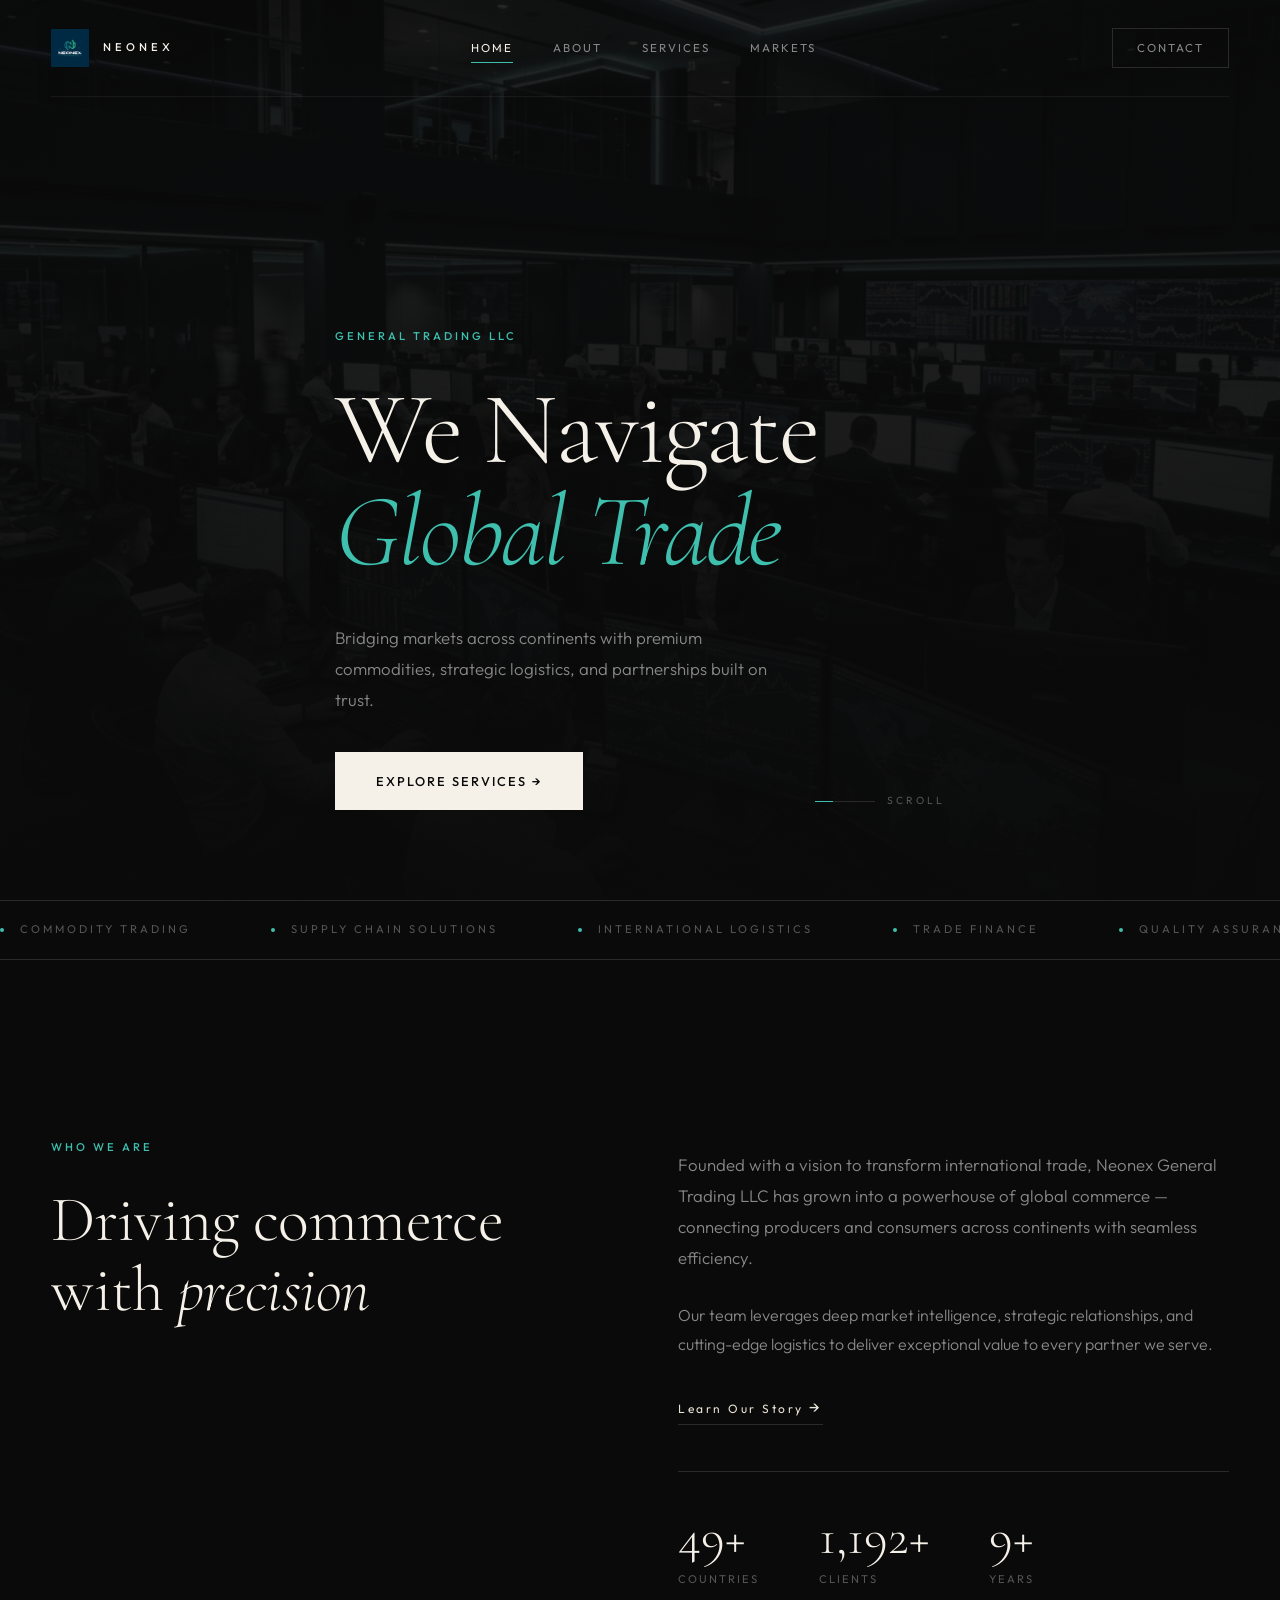
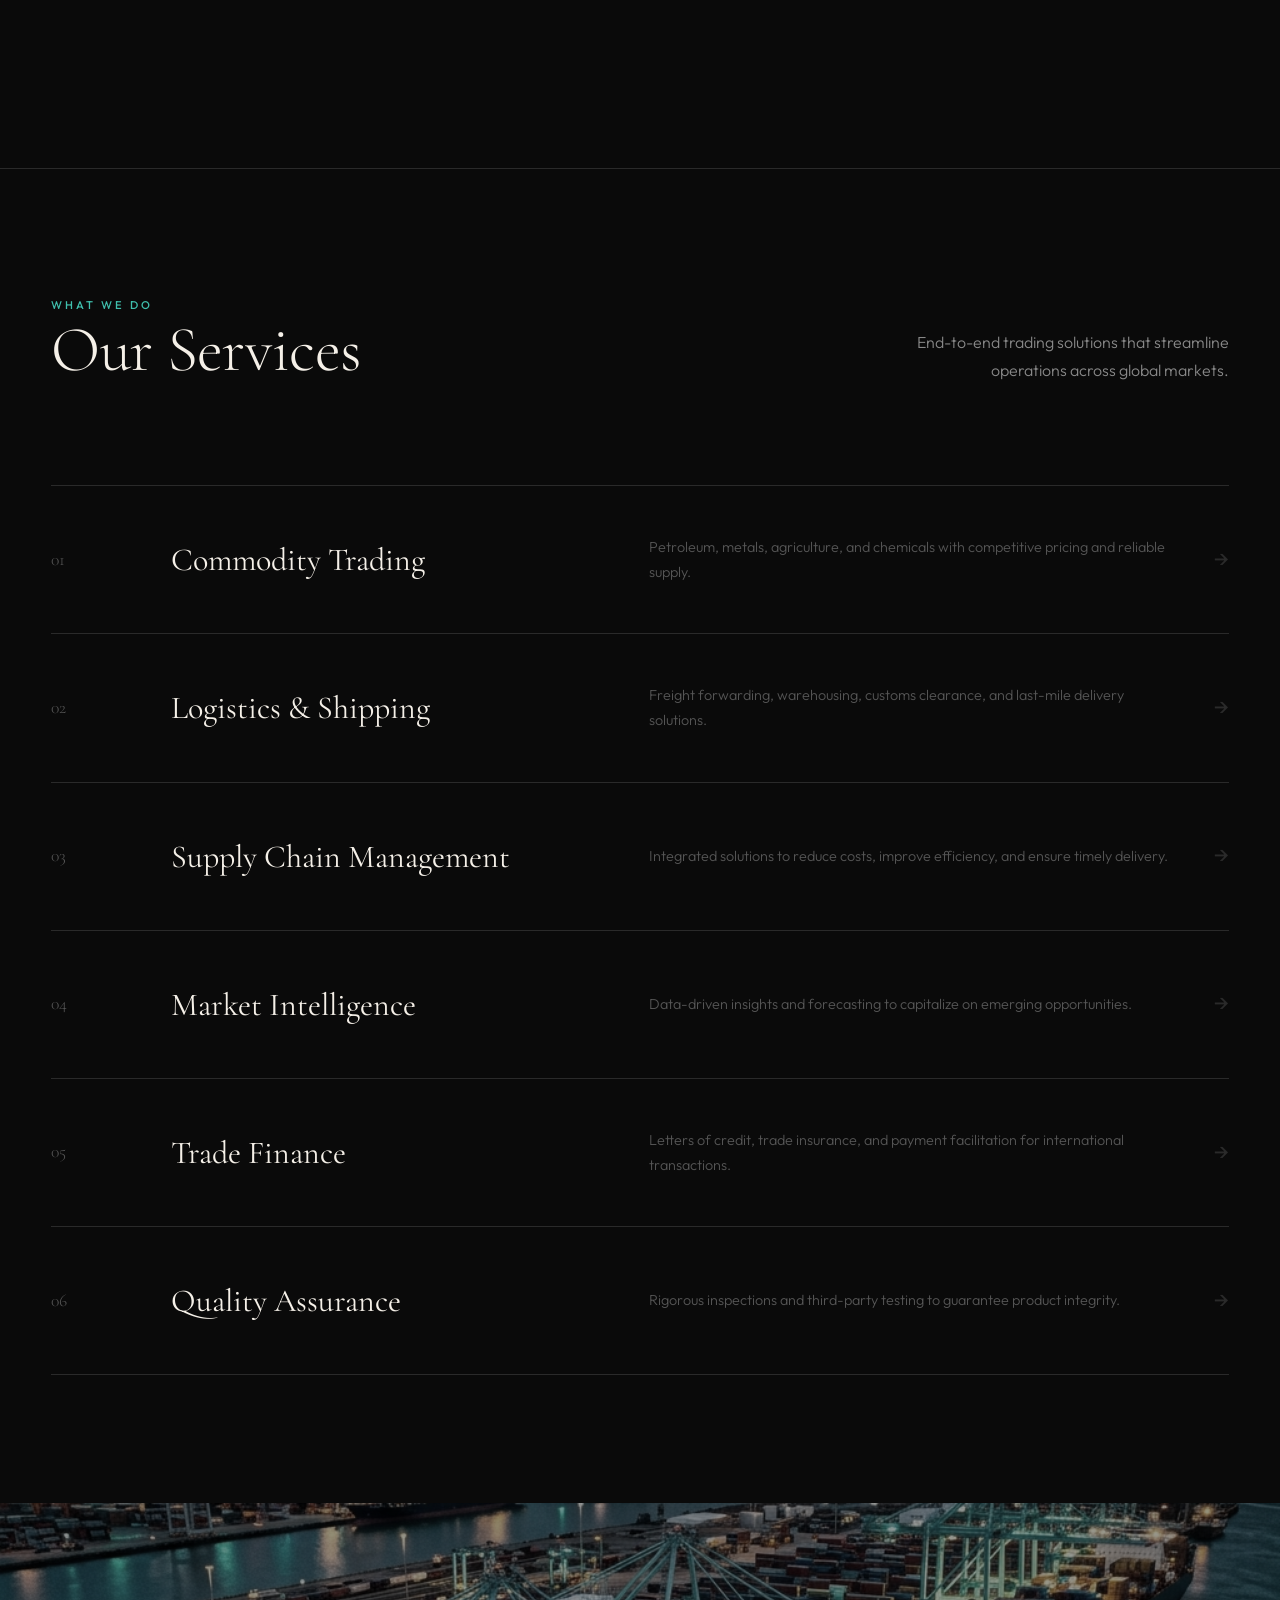
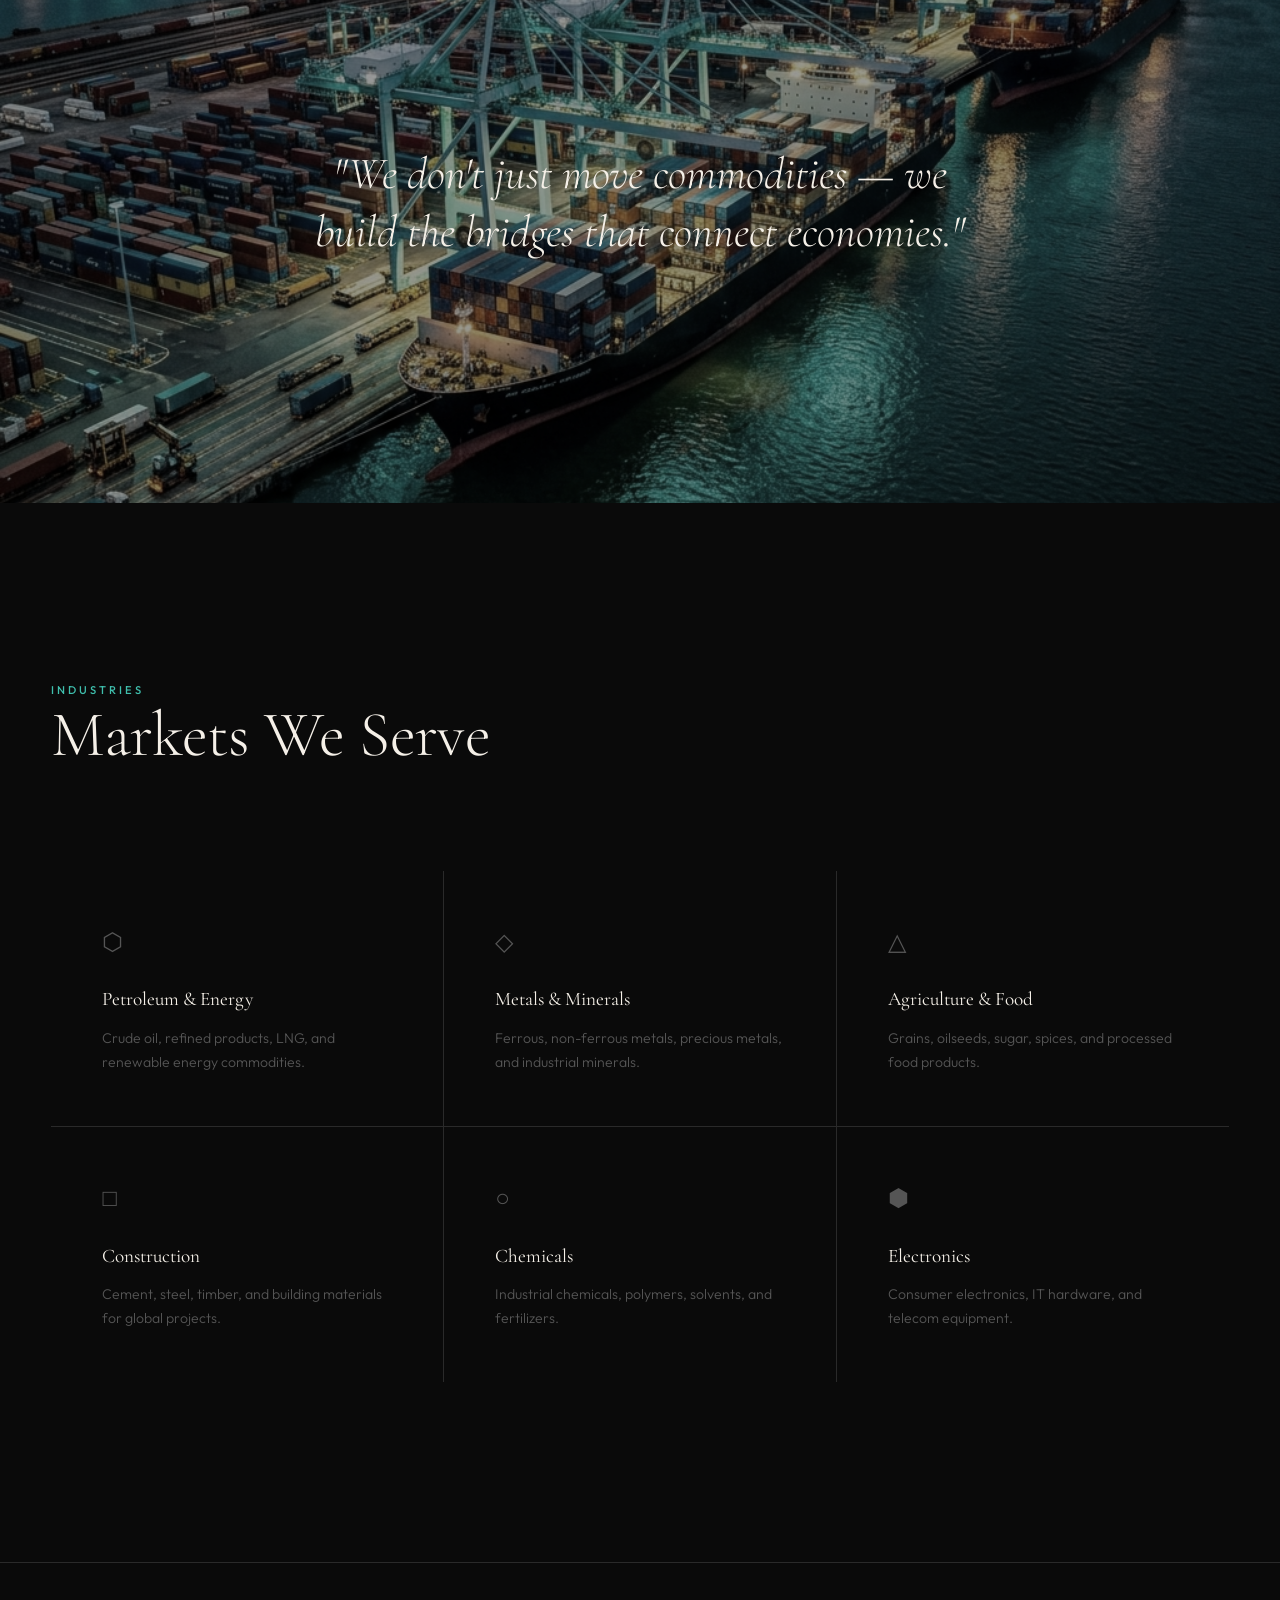
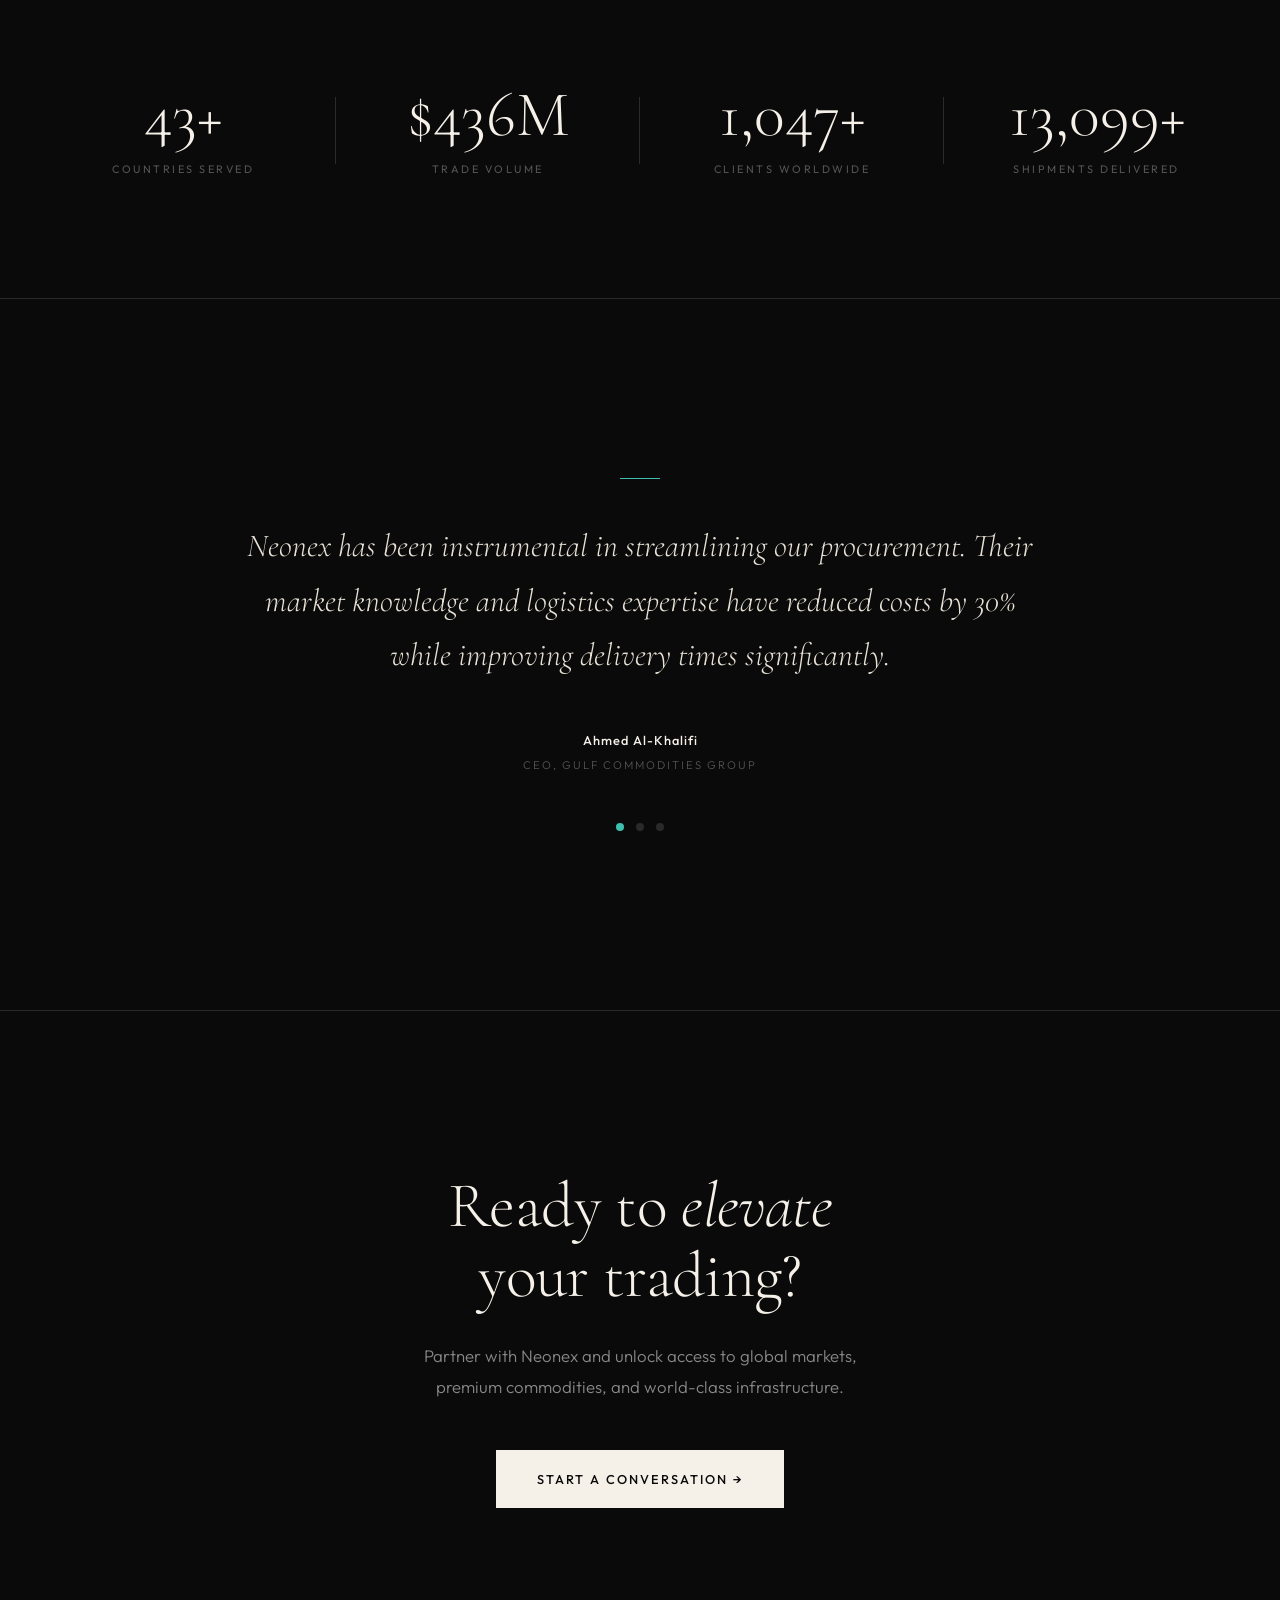
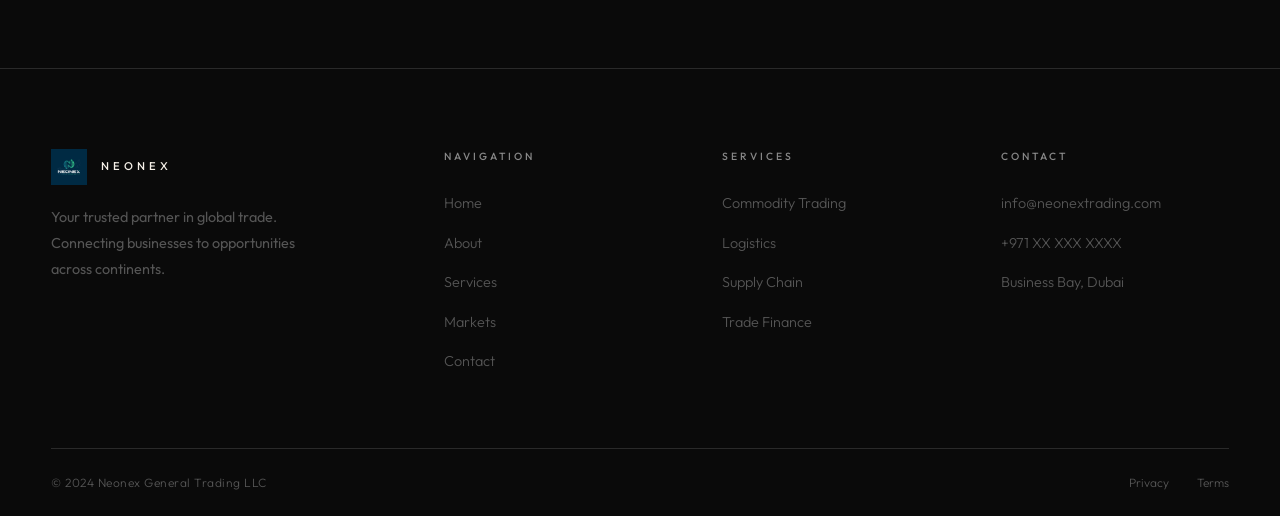
==== index.html @ 63f670ed "Initial commit" ====
<!DOCTYPE html>
<html lang="en">
<head>
  <meta charset="UTF-8">
  <meta name="viewport" content="width=device-width, initial-scale=1.0">
  <meta name="description" content="Neonex General Trading LLC — a trusted global trading partner specializing in commodities, logistics, and supply chain solutions across international markets.">
  <title>Neonex General Trading LLC</title>
  <link rel="icon" type="image/jpeg" href="logo_neonex.jpeg">
  <link rel="stylesheet" href="css/style.css">
</head>
<body>

  <!-- Navigation -->
  <nav class="nav">
    <div class="container">
      <div class="nav-inner">
        <a href="index.html" class="nav-logo">
          <img src="logo_neonex.jpeg" alt="Neonex">
          <span class="nav-logo-name">Neonex</span>
        </a>

        <div class="nav-links">
          <a href="index.html" class="active">Home</a>
          <a href="about.html">About</a>
          <a href="services.html">Services</a>
          <a href="markets.html">Markets</a>
        </div>

        <a href="contact.html" class="nav-contact">Contact</a>

        <button class="nav-toggle" aria-label="Menu">
          <span></span><span></span><span></span>
        </button>
      </div>
    </div>
  </nav>

  <!-- Hero -->
  <section class="hero">
    <div class="hero-bg">
      <img src="assets/about-trading.jpg" alt="">
    </div>
    <div class="hero-overlay"></div>

    <div class="container hero-content">
      <p class="label hero-label reveal">General Trading LLC</p>

      <h1 class="heading-xl hero-title reveal" data-delay="1">
        We Navigate<br><em>Global Trade</em>
      </h1>

      <div class="hero-bottom">
        <div class="hero-description reveal" data-delay="2">
          <p class="body-lg">Bridging markets across continents with premium commodities, strategic logistics, and partnerships built on trust.</p>
          <div style="margin-top: 36px;">
            <a href="services.html" class="btn btn-primary">Explore Services →</a>
          </div>
        </div>

        <div class="hero-scroll reveal" data-delay="3">
          <span class="scroll-line"></span>
          <span>Scroll</span>
        </div>
      </div>
    </div>
  </section>

  <!-- Marquee -->
  <div class="marquee">
    <div class="marquee-track">
      <span class="marquee-item">Commodity Trading</span>
      <span class="marquee-item">Supply Chain Solutions</span>
      <span class="marquee-item">International Logistics</span>
      <span class="marquee-item">Trade Finance</span>
      <span class="marquee-item">Quality Assurance</span>
      <span class="marquee-item">Market Intelligence</span>
      <span class="marquee-item">Strategic Sourcing</span>
      <span class="marquee-item">Risk Management</span>
      <span class="marquee-item">Commodity Trading</span>
      <span class="marquee-item">Supply Chain Solutions</span>
      <span class="marquee-item">International Logistics</span>
      <span class="marquee-item">Trade Finance</span>
      <span class="marquee-item">Quality Assurance</span>
      <span class="marquee-item">Market Intelligence</span>
      <span class="marquee-item">Strategic Sourcing</span>
      <span class="marquee-item">Risk Management</span>
    </div>
  </div>

  <!-- Intro -->
  <section class="intro">
    <div class="container">
      <div class="intro-grid">
        <div class="intro-left">
          <p class="label reveal">Who We Are</p>
          <h2 class="heading-lg reveal" data-delay="1">
            Driving commerce<br>with <em class="serif italic">precision</em>
          </h2>
        </div>

        <div class="intro-right">
          <p class="body-lg reveal">Founded with a vision to transform international trade, Neonex General Trading LLC has grown into a powerhouse of global commerce — connecting producers and consumers across continents with seamless efficiency.</p>

          <p class="body-md reveal" data-delay="1">Our team leverages deep market intelligence, strategic relationships, and cutting-edge logistics to deliver exceptional value to every partner we serve.</p>

          <div style="margin-top: 36px;" class="reveal" data-delay="2">
            <a href="about.html" class="btn-text">Learn Our Story <span class="arrow">→</span></a>
          </div>

          <div class="intro-stats reveal" data-delay="3">
            <div class="intro-stat">
              <div class="stat-num"><span data-count="50" data-suffix="+">0</span></div>
              <div class="stat-label">Countries</div>
            </div>
            <div class="intro-stat">
              <div class="stat-num"><span data-count="1200" data-suffix="+">0</span></div>
              <div class="stat-label">Clients</div>
            </div>
            <div class="intro-stat">
              <div class="stat-num"><span data-count="10" data-suffix="+">0</span></div>
              <div class="stat-label">Years</div>
            </div>
          </div>
        </div>
      </div>
    </div>
  </section>

  <!-- Services -->
  <section class="services">
    <div class="container">
      <div class="services-header">
        <div>
          <p class="label reveal">What We Do</p>
          <h2 class="heading-lg reveal" data-delay="1">Our Services</h2>
        </div>
        <div class="services-header-right">
          <p class="body-md reveal" data-delay="2">End-to-end trading solutions that streamline operations across global markets.</p>
        </div>
      </div>

      <div class="services-list">
        <div class="service-row reveal-line">
          <span class="service-num">01</span>
          <span class="service-name">Commodity Trading</span>
          <span class="service-desc">Petroleum, metals, agriculture, and chemicals with competitive pricing and reliable supply.</span>
          <span class="service-arrow">→</span>
        </div>
        <div class="service-row reveal-line" data-delay="1">
          <span class="service-num">02</span>
          <span class="service-name">Logistics & Shipping</span>
          <span class="service-desc">Freight forwarding, warehousing, customs clearance, and last-mile delivery solutions.</span>
          <span class="service-arrow">→</span>
        </div>
        <div class="service-row reveal-line" data-delay="2">
          <span class="service-num">03</span>
          <span class="service-name">Supply Chain Management</span>
          <span class="service-desc">Integrated solutions to reduce costs, improve efficiency, and ensure timely delivery.</span>
          <span class="service-arrow">→</span>
        </div>
        <div class="service-row reveal-line" data-delay="3">
          <span class="service-num">04</span>
          <span class="service-name">Market Intelligence</span>
          <span class="service-desc">Data-driven insights and forecasting to capitalize on emerging opportunities.</span>
          <span class="service-arrow">→</span>
        </div>
        <div class="service-row reveal-line" data-delay="4">
          <span class="service-num">05</span>
          <span class="service-name">Trade Finance</span>
          <span class="service-desc">Letters of credit, trade insurance, and payment facilitation for international transactions.</span>
          <span class="service-arrow">→</span>
        </div>
        <div class="service-row reveal-line" data-delay="5">
          <span class="service-num">06</span>
          <span class="service-name">Quality Assurance</span>
          <span class="service-desc">Rigorous inspections and third-party testing to guarantee product integrity.</span>
          <span class="service-arrow">→</span>
        </div>
      </div>
    </div>
  </section>

  <!-- Featured Break -->
  <div class="featured-break">
    <img src="assets/service-commodity.jpg" alt="Global Trading">
    <div class="featured-break-overlay">
      <p class="featured-break-text reveal">"We don't just move commodities — we build the bridges that connect economies."</p>
    </div>
  </div>

  <!-- Markets -->
  <section class="markets">
    <div class="container">
      <div class="markets-header">
        <p class="label reveal">Industries</p>
        <h2 class="heading-lg reveal" data-delay="1">Markets We Serve</h2>
      </div>

      <div class="markets-grid">
        <div class="market-cell reveal">
          <i class="market-cell-icon">⬡</i>
          <h3>Petroleum & Energy</h3>
          <p>Crude oil, refined products, LNG, and renewable energy commodities.</p>
        </div>
        <div class="market-cell reveal" data-delay="1">
          <i class="market-cell-icon">◇</i>
          <h3>Metals & Minerals</h3>
          <p>Ferrous, non-ferrous metals, precious metals, and industrial minerals.</p>
        </div>
        <div class="market-cell reveal" data-delay="2">
          <i class="market-cell-icon">△</i>
          <h3>Agriculture & Food</h3>
          <p>Grains, oilseeds, sugar, spices, and processed food products.</p>
        </div>
        <div class="market-cell reveal" data-delay="3">
          <i class="market-cell-icon">□</i>
          <h3>Construction</h3>
          <p>Cement, steel, timber, and building materials for global projects.</p>
        </div>
        <div class="market-cell reveal" data-delay="4">
          <i class="market-cell-icon">○</i>
          <h3>Chemicals</h3>
          <p>Industrial chemicals, polymers, solvents, and fertilizers.</p>
        </div>
        <div class="market-cell reveal" data-delay="5">
          <i class="market-cell-icon">⬢</i>
          <h3>Electronics</h3>
          <p>Consumer electronics, IT hardware, and telecom equipment.</p>
        </div>
      </div>
    </div>
  </section>

  <!-- Numbers -->
  <section class="numbers">
    <div class="container">
      <div class="numbers-grid">
        <div class="number-item reveal">
          <div class="number-value"><span data-count="50" data-suffix="+">0</span></div>
          <div class="number-label">Countries Served</div>
        </div>
        <div class="number-item reveal" data-delay="1">
          <div class="number-value"><span data-count="500" data-prefix="$" data-suffix="M">0</span></div>
          <div class="number-label">Trade Volume</div>
        </div>
        <div class="number-item reveal" data-delay="2">
          <div class="number-value"><span data-count="1200" data-suffix="+">0</span></div>
          <div class="number-label">Clients Worldwide</div>
        </div>
        <div class="number-item reveal" data-delay="3">
          <div class="number-value"><span data-count="15000" data-suffix="+">0</span></div>
          <div class="number-label">Shipments Delivered</div>
        </div>
      </div>
    </div>
  </section>

  <!-- Testimonial -->
  <section class="testimonial">
    <div class="container">
      <div class="testimonial-inner">
        <div style="position: relative; min-height: 200px;">
          <div class="testimonial-slide" style="opacity: 1; position: relative; visibility: visible;">
            <blockquote class="testimonial-quote reveal">
              Neonex has been instrumental in streamlining our procurement. Their market knowledge and logistics expertise have reduced costs by 30% while improving delivery times significantly.
            </blockquote>
            <p class="testimonial-author reveal" data-delay="1">Ahmed Al-Khalifi</p>
            <p class="testimonial-role reveal" data-delay="2">CEO, Gulf Commodities Group</p>
          </div>

          <div class="testimonial-slide" style="opacity: 0; position: absolute; top: 0; visibility: hidden;">
            <blockquote class="testimonial-quote">
              Working with Neonex has transformed our supply chain. Their transparency, professionalism, and commitment to quality are unmatched. A truly exceptional trading partner.
            </blockquote>
            <p class="testimonial-author">Sarah Petersen</p>
            <p class="testimonial-role">Director, Nordic Trade Solutions</p>
          </div>

          <div class="testimonial-slide" style="opacity: 0; position: absolute; top: 0; visibility: hidden;">
            <blockquote class="testimonial-quote">
              The team goes above and beyond. Their risk management strategies have given us confidence to expand into new markets we never thought possible.
            </blockquote>
            <p class="testimonial-author">Rajesh Jain</p>
            <p class="testimonial-role">Managing Director, Apex Minerals</p>
          </div>
        </div>

        <div class="testimonial-nav">
          <button class="testimonial-dot active" aria-label="Testimonial 1"></button>
          <button class="testimonial-dot" aria-label="Testimonial 2"></button>
          <button class="testimonial-dot" aria-label="Testimonial 3"></button>
        </div>
      </div>
    </div>
  </section>

  <!-- CTA -->
  <section class="cta">
    <div class="container">
      <h2 class="heading-lg cta-title reveal">Ready to <em class="serif italic">elevate</em><br>your trading?</h2>
      <p class="body-lg cta-sub reveal" data-delay="1">Partner with Neonex and unlock access to global markets, premium commodities, and world-class infrastructure.</p>
      <div class="reveal" data-delay="2">
        <a href="contact.html" class="btn btn-primary">Start a Conversation →</a>
      </div>
    </div>
  </section>

  <!-- Footer -->
  <footer class="footer">
    <div class="container">
      <div class="footer-top">
        <div class="footer-brand">
          <a href="index.html" class="nav-logo">
            <img src="logo_neonex.jpeg" alt="Neonex" style="height: 36px;">
            <span class="nav-logo-name">Neonex</span>
          </a>
          <p>Your trusted partner in global trade. Connecting businesses to opportunities across continents.</p>
        </div>
        <div class="footer-col">
          <h4>Navigation</h4>
          <ul>
            <li><a href="index.html">Home</a></li>
            <li><a href="about.html">About</a></li>
            <li><a href="services.html">Services</a></li>
            <li><a href="markets.html">Markets</a></li>
            <li><a href="contact.html">Contact</a></li>
          </ul>
        </div>
        <div class="footer-col">
          <h4>Services</h4>
          <ul>
            <li><a href="services.html">Commodity Trading</a></li>
            <li><a href="services.html">Logistics</a></li>
            <li><a href="services.html">Supply Chain</a></li>
            <li><a href="services.html">Trade Finance</a></li>
          </ul>
        </div>
        <div class="footer-col">
          <h4>Contact</h4>
          <ul>
            <li><a href="mailto:info@neonextrading.com">info@neonextrading.com</a></li>
            <li><a href="#">+971 XX XXX XXXX</a></li>
            <li><a href="#">Business Bay, Dubai</a></li>
          </ul>
        </div>
      </div>
      <div class="footer-bottom">
        <p>© 2024 Neonex General Trading LLC</p>
        <div class="footer-bottom-links">
          <a href="#">Privacy</a>
          <a href="#">Terms</a>
        </div>
      </div>
    </div>
  </footer>

  <button class="back-top" aria-label="Back to top">↑</button>
  <script src="js/main.js"></script>
</body>
</html>
---- css/style.css ----
/* =============================================
   NEONEX — Editorial Luxury Design System
   Minimal. Elegant. Intentional.
   ============================================= */

/* ---------- Fonts ---------- */
@import url('https://fonts.googleapis.com/css2?family=Cormorant+Garamond:ital,wght@0,300;0,400;0,500;0,600;0,700;1,300;1,400;1,500&family=Outfit:wght@100;200;300;400;500;600;700&display=swap');

/* ---------- Tokens ---------- */
:root {
  --black: #0a0a0a;
  --off-black: #141414;
  --charcoal: #1e1e1e;
  --dark-grey: #2a2a2a;
  --mid-grey: #555;
  --muted: #888;
  --light-grey: #aaa;
  --cream: #e8e2d6;
  --warm-white: #f5f0e8;
  --white: #fafaf7;
  --accent: #3fbfad;
  --accent-dim: rgba(63, 191, 173, 0.12);
  --accent-glow: rgba(63, 191, 173, 0.25);

  --serif: 'Cormorant Garamond', 'Georgia', serif;
  --sans: 'Outfit', 'Helvetica Neue', sans-serif;

  --ease: cubic-bezier(0.16, 1, 0.3, 1);
  --ease-out: cubic-bezier(0, 0, 0.2, 1);
}

/* ---------- Reset ---------- */
*, *::before, *::after { margin: 0; padding: 0; box-sizing: border-box; }

html {
  font-size: 16px;
  scroll-behavior: smooth;
  scrollbar-width: thin;
  scrollbar-color: var(--dark-grey) var(--black);
}

body {
  font-family: var(--sans);
  background: var(--black);
  color: var(--cream);
  line-height: 1.6;
  overflow-x: hidden;
  -webkit-font-smoothing: antialiased;
}

::selection {
  background: var(--accent);
  color: var(--black);
}

a { text-decoration: none; color: inherit; }
ul { list-style: none; }
img { max-width: 100%; display: block; }
button { border: none; background: none; cursor: pointer; color: inherit; font-family: inherit; }

/* ---------- Utility ---------- */
.container {
  max-width: 1340px;
  margin: 0 auto;
  padding: 0 clamp(24px, 4vw, 60px);
}

.container-narrow {
  max-width: 900px;
  margin: 0 auto;
  padding: 0 clamp(24px, 4vw, 60px);
}

.sr-only {
  position: absolute; width: 1px; height: 1px;
  padding: 0; margin: -1px; overflow: hidden;
  clip: rect(0,0,0,0); white-space: nowrap; border: 0;
}

/* ---------- Typography ---------- */
.serif { font-family: var(--serif); }
.sans { font-family: var(--sans); }

.heading-xl {
  font-family: var(--serif);
  font-size: clamp(3.2rem, 8vw, 7.5rem);
  font-weight: 300;
  line-height: 1.0;
  letter-spacing: -0.02em;
  color: var(--warm-white);
}

.heading-lg {
  font-family: var(--serif);
  font-size: clamp(2.4rem, 5vw, 4.5rem);
  font-weight: 300;
  line-height: 1.1;
  letter-spacing: -0.01em;
  color: var(--warm-white);
}

.heading-md {
  font-family: var(--serif);
  font-size: clamp(1.8rem, 3.5vw, 3rem);
  font-weight: 400;
  line-height: 1.2;
  color: var(--warm-white);
}

.heading-sm {
  font-family: var(--sans);
  font-size: clamp(1rem, 1.5vw, 1.25rem);
  font-weight: 500;
  line-height: 1.4;
  color: var(--warm-white);
}

.body-lg {
  font-size: clamp(1.05rem, 1.3vw, 1.2rem);
  font-weight: 300;
  line-height: 1.85;
  color: var(--muted);
}

.body-md {
  font-size: 1rem;
  font-weight: 300;
  line-height: 1.8;
  color: var(--muted);
}

.label {
  font-family: var(--sans);
  font-size: 0.7rem;
  font-weight: 500;
  letter-spacing: 3px;
  text-transform: uppercase;
  color: var(--accent);
}

.label-muted {
  font-family: var(--sans);
  font-size: 0.7rem;
  font-weight: 400;
  letter-spacing: 3px;
  text-transform: uppercase;
  color: var(--mid-grey);
}

.accent-text { color: var(--accent); }
.italic { font-style: italic; }

/* ---------- Dividers ---------- */
.divider {
  width: 100%;
  height: 1px;
  background: var(--dark-grey);
}

.divider-accent {
  width: 40px;
  height: 1px;
  background: var(--accent);
}

/* ---------- Buttons ---------- */
.btn {
  display: inline-flex;
  align-items: center;
  gap: 14px;
  font-family: var(--sans);
  font-size: 0.8rem;
  font-weight: 500;
  letter-spacing: 2px;
  text-transform: uppercase;
  padding: 18px 40px;
  border-radius: 0;
  cursor: pointer;
  transition: all 0.5s var(--ease);
  position: relative;
}

.btn-primary {
  background: var(--warm-white);
  color: var(--black);
  border: 1px solid var(--warm-white);
}

.btn-primary:hover {
  background: var(--accent);
  color: var(--black);
  border-color: var(--accent);
}

.btn-ghost {
  background: transparent;
  color: var(--cream);
  border: 1px solid var(--dark-grey);
  padding: 16px 36px;
}

.btn-ghost:hover {
  border-color: var(--accent);
  color: var(--accent);
}

.btn-text {
  background: none;
  color: var(--cream);
  padding: 0;
  gap: 10px;
  font-size: 0.75rem;
  letter-spacing: 2.5px;
  border-bottom: 1px solid var(--dark-grey);
  padding-bottom: 8px;
  border-radius: 0;
}

.btn-text:hover {
  border-bottom-color: var(--accent);
  color: var(--accent);
}

.btn-text .arrow {
  transition: transform 0.4s var(--ease);
  font-size: 1rem;
}

.btn-text:hover .arrow {
  transform: translateX(6px);
}

/* ---------- NAVIGATION ---------- */
.nav {
  position: fixed;
  top: 0;
  left: 0;
  width: 100%;
  z-index: 100;
  padding: 0;
  transition: background 0.5s var(--ease), padding 0.5s var(--ease);
}

.nav.scrolled {
  background: rgba(10, 10, 10, 0.92);
  backdrop-filter: blur(30px);
  -webkit-backdrop-filter: blur(30px);
}

.nav-inner {
  display: flex;
  align-items: center;
  justify-content: space-between;
  padding: 28px 0;
  border-bottom: 1px solid rgba(255,255,255,0.06);
  transition: padding 0.5s var(--ease);
}

.nav.scrolled .nav-inner {
  padding: 18px 0;
  border-bottom-color: transparent;
}

.nav-logo {
  display: flex;
  align-items: center;
  gap: 14px;
}

.nav-logo img {
  height: 38px;
  width: auto;
}

.nav-logo-name {
  font-family: var(--sans);
  font-size: 0.7rem;
  font-weight: 500;
  letter-spacing: 4px;
  text-transform: uppercase;
  color: var(--warm-white);
}

.nav-links {
  display: flex;
  align-items: center;
  gap: 40px;
}

.nav-links a {
  font-family: var(--sans);
  font-size: 0.72rem;
  font-weight: 400;
  letter-spacing: 2px;
  text-transform: uppercase;
  color: var(--muted);
  transition: color 0.3s ease;
  position: relative;
}

.nav-links a:hover,
.nav-links a.active {
  color: var(--warm-white);
}

.nav-links a.active::after {
  content: '';
  position: absolute;
  bottom: -6px;
  left: 0;
  width: 100%;
  height: 1px;
  background: var(--accent);
}

.nav-contact {
  font-family: var(--sans);
  font-size: 0.72rem;
  font-weight: 400;
  letter-spacing: 2px;
  text-transform: uppercase;
  color: var(--muted);
  transition: color 0.3s ease;
  border: 1px solid var(--dark-grey);
  padding: 10px 24px;
}

.nav-contact:hover {
  color: var(--warm-white);
  border-color: var(--accent);
}

/* Mobile Nav */
.nav-toggle {
  display: none;
  flex-direction: column;
  gap: 7px;
  cursor: pointer;
  z-index: 101;
  padding: 4px;
}

.nav-toggle span {
  width: 24px;
  height: 1px;
  background: var(--cream);
  transition: all 0.4s var(--ease);
  transform-origin: center;
}

.nav-toggle.open span:nth-child(1) { transform: rotate(45deg) translate(5px, 5px); }
.nav-toggle.open span:nth-child(2) { opacity: 0; }
.nav-toggle.open span:nth-child(3) { transform: rotate(-45deg) translate(5px, -5px); }

/* ---------- HERO ---------- */
.hero {
  min-height: 100vh;
  display: flex;
  flex-direction: column;
  justify-content: flex-end;
  padding: 0 0 clamp(60px, 10vh, 120px);
  position: relative;
  overflow: hidden;
}

.hero-bg {
  position: absolute;
  inset: 0;
  z-index: 0;
}

.hero-bg img {
  width: 100%;
  height: 100%;
  object-fit: cover;
  opacity: 0.2;
  filter: saturate(0.3);
}

.hero-overlay {
  position: absolute;
  inset: 0;
  background: linear-gradient(180deg,
    rgba(10,10,10,0.4) 0%,
    rgba(10,10,10,0.6) 40%,
    rgba(10,10,10,0.95) 100%
  );
  z-index: 1;
}

.hero-content {
  position: relative;
  z-index: 2;
}

.hero-label {
  margin-bottom: 32px;
}

.hero-title {
  margin-bottom: 40px;
}

.hero-title em {
  font-style: italic;
  font-weight: 300;
  color: var(--accent);
}

.hero-bottom {
  display: flex;
  align-items: flex-end;
  justify-content: space-between;
  gap: 40px;
  margin-top: 20px;
}

.hero-description {
  max-width: 440px;
}

.hero-scroll {
  display: flex;
  align-items: center;
  gap: 12px;
  color: var(--mid-grey);
  font-size: 0.65rem;
  letter-spacing: 3px;
  text-transform: uppercase;
}

.scroll-line {
  width: 60px;
  height: 1px;
  background: var(--dark-grey);
  position: relative;
  overflow: hidden;
}

.scroll-line::after {
  content: '';
  position: absolute;
  left: 0;
  top: 0;
  width: 30%;
  height: 100%;
  background: var(--accent);
  animation: scroll-pulse 2s ease-in-out infinite;
}

@keyframes scroll-pulse {
  0% { left: -30%; }
  100% { left: 100%; }
}

/* ---------- MARQUEE ---------- */
.marquee {
  padding: 20px 0;
  border-top: 1px solid var(--dark-grey);
  border-bottom: 1px solid var(--dark-grey);
  overflow: hidden;
  background: var(--black);
}

.marquee-track {
  display: flex;
  gap: 80px;
  animation: marquee 35s linear infinite;
  white-space: nowrap;
}

.marquee-item {
  font-family: var(--sans);
  font-size: 0.7rem;
  font-weight: 400;
  letter-spacing: 3px;
  text-transform: uppercase;
  color: var(--mid-grey);
  display: flex;
  align-items: center;
  gap: 16px;
  flex-shrink: 0;
}

.marquee-item::before {
  content: '';
  width: 4px;
  height: 4px;
  border-radius: 50%;
  background: var(--accent);
  flex-shrink: 0;
}

@keyframes marquee {
  from { transform: translateX(0); }
  to { transform: translateX(-50%); }
}

/* ---------- INTRO / ABOUT ---------- */
.intro {
  padding: clamp(100px, 14vw, 180px) 0;
}

.intro-grid {
  display: grid;
  grid-template-columns: 1fr 1fr;
  gap: clamp(40px, 6vw, 100px);
  align-items: start;
}

.intro-left .label {
  margin-bottom: 28px;
}

.intro-right {
  padding-top: 10px;
}

.intro-right p {
  margin-bottom: 28px;
}

.intro-stats {
  display: flex;
  gap: 60px;
  margin-top: 50px;
  padding-top: 40px;
  border-top: 1px solid var(--dark-grey);
}

.intro-stat .stat-num {
  font-family: var(--serif);
  font-size: clamp(2.4rem, 4vw, 3.6rem);
  font-weight: 300;
  color: var(--warm-white);
  line-height: 1;
  margin-bottom: 8px;
}

.intro-stat .stat-label {
  font-size: 0.7rem;
  font-weight: 400;
  letter-spacing: 2px;
  text-transform: uppercase;
  color: var(--mid-grey);
}

/* ---------- SERVICES ---------- */
.services {
  padding: clamp(80px, 10vw, 140px) 0;
  border-top: 1px solid var(--dark-grey);
}

.services-header {
  display: flex;
  justify-content: space-between;
  align-items: flex-end;
  margin-bottom: clamp(60px, 8vw, 100px);
  gap: 40px;
}

.services-header-right {
  max-width: 360px;
  text-align: right;
}

.services-list {
  display: flex;
  flex-direction: column;
}

.service-row {
  display: grid;
  grid-template-columns: 80px 1fr 1.2fr auto;
  gap: 40px;
  align-items: center;
  padding: clamp(30px, 4vw, 48px) 0;
  border-top: 1px solid var(--dark-grey);
  cursor: default;
  transition: all 0.5s var(--ease);
}

.service-row:last-child {
  border-bottom: 1px solid var(--dark-grey);
}

.service-row:hover {
  padding-left: 20px;
}

.service-row:hover .service-num {
  color: var(--accent);
}

.service-num {
  font-family: var(--serif);
  font-size: 1.1rem;
  font-weight: 300;
  color: var(--mid-grey);
  transition: color 0.5s var(--ease);
}

.service-name {
  font-family: var(--serif);
  font-size: clamp(1.4rem, 2.5vw, 2rem);
  font-weight: 400;
  color: var(--warm-white);
  transition: color 0.5s var(--ease);
}

.service-row:hover .service-name {
  color: var(--accent);
}

.service-desc {
  font-size: 0.9rem;
  font-weight: 300;
  color: var(--mid-grey);
  line-height: 1.7;
}

.service-arrow {
  font-size: 1.4rem;
  color: var(--dark-grey);
  transition: all 0.5s var(--ease);
}

.service-row:hover .service-arrow {
  color: var(--accent);
  transform: translateX(8px);
}

/* ---------- FEATURED IMAGE BREAK ---------- */
.featured-break {
  position: relative;
  height: clamp(400px, 50vw, 600px);
  overflow: hidden;
}

.featured-break img {
  width: 100%;
  height: 100%;
  object-fit: cover;
  filter: saturate(0.5) brightness(0.6);
}

.featured-break-overlay {
  position: absolute;
  inset: 0;
  display: flex;
  align-items: center;
  justify-content: center;
  text-align: center;
  padding: 40px;
}

.featured-break-text {
  font-family: var(--serif);
  font-size: clamp(1.6rem, 3.5vw, 3rem);
  font-weight: 300;
  color: var(--warm-white);
  max-width: 700px;
  line-height: 1.3;
  font-style: italic;
}

/* ---------- MARKETS ---------- */
.markets {
  padding: clamp(100px, 14vw, 180px) 0;
}

.markets-header {
  margin-bottom: clamp(60px, 8vw, 100px);
}

.markets-grid {
  display: grid;
  grid-template-columns: repeat(3, 1fr);
  gap: 1px;
  background: var(--dark-grey);
}

.market-cell {
  background: var(--black);
  padding: clamp(36px, 4vw, 56px);
  transition: all 0.6s var(--ease);
  position: relative;
}

.market-cell:hover {
  background: var(--off-black);
}

.market-cell:hover .market-cell-icon {
  color: var(--accent);
}

.market-cell-icon {
  font-size: 1.5rem;
  margin-bottom: 24px;
  color: var(--mid-grey);
  transition: color 0.5s var(--ease);
  display: block;
  font-style: normal;
}

.market-cell h3 {
  font-family: var(--serif);
  font-size: clamp(1.1rem, 1.5vw, 1.4rem);
  font-weight: 400;
  color: var(--warm-white);
  margin-bottom: 12px;
}

.market-cell p {
  font-size: 0.88rem;
  font-weight: 300;
  color: var(--mid-grey);
  line-height: 1.7;
}

/* ---------- NUMBERS / STATS ---------- */
.numbers {
  padding: clamp(80px, 10vw, 120px) 0;
  border-top: 1px solid var(--dark-grey);
  border-bottom: 1px solid var(--dark-grey);
}

.numbers-grid {
  display: grid;
  grid-template-columns: repeat(4, 1fr);
  gap: 40px;
}

.number-item {
  text-align: center;
  position: relative;
}

.number-item:not(:last-child)::after {
  content: '';
  position: absolute;
  right: -20px;
  top: 15%;
  height: 70%;
  width: 1px;
  background: var(--dark-grey);
}

.number-value {
  font-family: var(--serif);
  font-size: clamp(3rem, 5vw, 4.5rem);
  font-weight: 300;
  color: var(--warm-white);
  line-height: 1;
  margin-bottom: 14px;
}

.number-label {
  font-size: 0.68rem;
  font-weight: 400;
  letter-spacing: 2.5px;
  text-transform: uppercase;
  color: var(--mid-grey);
}

/* ---------- TESTIMONIAL ---------- */
.testimonial {
  padding: clamp(100px, 14vw, 180px) 0;
}

.testimonial-inner {
  max-width: 800px;
  margin: 0 auto;
  text-align: center;
}

.testimonial-quote {
  font-family: var(--serif);
  font-size: clamp(1.4rem, 2.5vw, 2rem);
  font-weight: 300;
  font-style: italic;
  color: var(--cream);
  line-height: 1.7;
  margin-bottom: 48px;
  position: relative;
}

.testimonial-quote::before {
  content: '';
  display: block;
  width: 40px;
  height: 1px;
  background: var(--accent);
  margin: 0 auto 40px;
}

.testimonial-author {
  font-family: var(--sans);
  font-size: 0.8rem;
  font-weight: 500;
  color: var(--warm-white);
  letter-spacing: 1px;
  margin-bottom: 6px;
}

.testimonial-role {
  font-size: 0.7rem;
  font-weight: 300;
  letter-spacing: 2px;
  text-transform: uppercase;
  color: var(--mid-grey);
}

.testimonial-nav {
  display: flex;
  justify-content: center;
  gap: 12px;
  margin-top: 48px;
}

.testimonial-dot {
  width: 8px;
  height: 8px;
  border-radius: 50%;
  background: var(--dark-grey);
  border: none;
  cursor: pointer;
  transition: all 0.3s ease;
  padding: 0;
}

.testimonial-dot.active {
  background: var(--accent);
}

/* ---------- CTA ---------- */
.cta {
  padding: clamp(100px, 14vw, 160px) 0;
  border-top: 1px solid var(--dark-grey);
  text-align: center;
}

.cta-title {
  margin-bottom: 28px;
}

.cta-sub {
  max-width: 480px;
  margin: 0 auto 48px;
}

/* ---------- FOOTER ---------- */
.footer {
  border-top: 1px solid var(--dark-grey);
  padding: 80px 0 0;
}

.footer-top {
  display: grid;
  grid-template-columns: 1.5fr 1fr 1fr 1fr;
  gap: clamp(32px, 4vw, 60px);
  padding-bottom: 60px;
}

.footer-brand p {
  font-size: 0.9rem;
  color: var(--mid-grey);
  line-height: 1.8;
  margin-top: 20px;
  max-width: 280px;
}

.footer-col h4 {
  font-family: var(--sans);
  font-size: 0.65rem;
  font-weight: 500;
  letter-spacing: 3px;
  text-transform: uppercase;
  color: var(--muted);
  margin-bottom: 24px;
}

.footer-col li {
  margin-bottom: 14px;
}

.footer-col a {
  font-size: 0.9rem;
  font-weight: 300;
  color: var(--mid-grey);
  transition: color 0.3s ease;
}

.footer-col a:hover {
  color: var(--accent);
}

.footer-bottom {
  display: flex;
  justify-content: space-between;
  align-items: center;
  padding: 24px 0;
  border-top: 1px solid var(--dark-grey);
  flex-wrap: wrap;
  gap: 16px;
}

.footer-bottom p {
  font-size: 0.75rem;
  color: var(--mid-grey);
  font-weight: 300;
  letter-spacing: 0.5px;
}

.footer-bottom-links {
  display: flex;
  gap: 28px;
}

.footer-bottom-links a {
  font-size: 0.75rem;
  color: var(--mid-grey);
  font-weight: 300;
}

.footer-bottom-links a:hover {
  color: var(--accent);
}

/* ---------- PAGE HEADER (Inner pages) ---------- */
.page-header {
  padding: clamp(140px, 18vw, 220px) 0 clamp(60px, 8vw, 100px);
  position: relative;
}

.page-header .breadcrumb {
  font-size: 0.7rem;
  font-weight: 400;
  letter-spacing: 2px;
  text-transform: uppercase;
  color: var(--mid-grey);
  margin-bottom: 32px;
  display: flex;
  gap: 10px;
}

.page-header .breadcrumb a {
  color: var(--mid-grey);
  transition: color 0.3s ease;
}

.page-header .breadcrumb a:hover { color: var(--accent); }

.page-header .breadcrumb .sep { color: var(--dark-grey); }
.page-header .breadcrumb .current { color: var(--cream); }

.page-header-desc {
  max-width: 520px;
  margin-top: 24px;
}

/* ---------- ABOUT: Split Content ---------- */
.split {
  padding: clamp(80px, 10vw, 140px) 0;
  border-top: 1px solid var(--dark-grey);
}

.split-grid {
  display: grid;
  grid-template-columns: 1fr 1fr;
  gap: clamp(60px, 8vw, 120px);
  align-items: center;
}

.split-image {
  position: relative;
  overflow: hidden;
}

.split-image img {
  width: 100%;
  height: clamp(350px, 40vw, 500px);
  object-fit: cover;
  filter: saturate(0.6);
  transition: filter 0.6s var(--ease), transform 0.6s var(--ease);
}

.split-image:hover img {
  filter: saturate(0.9);
  transform: scale(1.02);
}

.split-content .label {
  margin-bottom: 24px;
}

.split-content h2 {
  margin-bottom: 28px;
}

.split-content p {
  margin-bottom: 20px;
}

/* ---------- TIMELINE ---------- */
.timeline-section {
  padding: clamp(80px, 10vw, 140px) 0;
  border-top: 1px solid var(--dark-grey);
}

.timeline {
  max-width: 700px;
  margin: clamp(50px, 6vw, 80px) auto 0;
}

.timeline-item {
  display: grid;
  grid-template-columns: 80px 1fr;
  gap: 32px;
  padding: 32px 0;
  border-top: 1px solid var(--dark-grey);
}

.timeline-year {
  font-family: var(--serif);
  font-size: 1.1rem;
  font-weight: 300;
  color: var(--accent);
}

.timeline-content h3 {
  font-family: var(--serif);
  font-size: 1.2rem;
  font-weight: 400;
  color: var(--warm-white);
  margin-bottom: 8px;
}

.timeline-content p {
  font-size: 0.9rem;
  color: var(--mid-grey);
  line-height: 1.7;
}

/* ---------- TEAM ---------- */
.team {
  padding: clamp(80px, 10vw, 140px) 0;
  border-top: 1px solid var(--dark-grey);
}

.team-grid {
  display: grid;
  grid-template-columns: repeat(3, 1fr);
  gap: 1px;
  background: var(--dark-grey);
  margin-top: clamp(50px, 6vw, 80px);
}

.team-member {
  background: var(--black);
  padding: clamp(24px, 3vw, 40px);
  text-align: center;
  transition: background 0.5s var(--ease);
}

.team-member:hover {
  background: var(--off-black);
}

.team-photo {
  width: 100%;
  aspect-ratio: 3/4;
  object-fit: cover;
  filter: saturate(0) brightness(0.8);
  transition: filter 0.6s var(--ease);
  margin-bottom: 24px;
}

.team-member:hover .team-photo {
  filter: saturate(0.4) brightness(0.9);
}

.team-member h3 {
  font-family: var(--serif);
  font-size: 1.15rem;
  font-weight: 400;
  color: var(--warm-white);
  margin-bottom: 6px;
}

.team-member p {
  font-size: 0.7rem;
  letter-spacing: 2px;
  text-transform: uppercase;
  color: var(--mid-grey);
  font-weight: 400;
}

/* ---------- VALUES ---------- */
.values {
  padding: clamp(80px, 10vw, 140px) 0;
  border-top: 1px solid var(--dark-grey);
}

.values-grid {
  display: grid;
  grid-template-columns: repeat(4, 1fr);
  gap: 1px;
  background: var(--dark-grey);
  margin-top: clamp(50px, 6vw, 80px);
}

.value-item {
  background: var(--black);
  padding: clamp(36px, 4vw, 56px);
}

.value-num {
  font-family: var(--serif);
  font-size: 2rem;
  font-weight: 300;
  color: var(--dark-grey);
  margin-bottom: 20px;
}

.value-item h3 {
  font-family: var(--serif);
  font-size: 1.2rem;
  font-weight: 400;
  color: var(--warm-white);
  margin-bottom: 12px;
}

.value-item p {
  font-size: 0.88rem;
  color: var(--mid-grey);
  line-height: 1.7;
}

/* ---------- SERVICE DETAILS ---------- */
.service-detail {
  padding: clamp(60px, 6vw, 80px) 0;
  border-top: 1px solid var(--dark-grey);
}

.service-detail-grid {
  display: grid;
  grid-template-columns: 1fr 1fr;
  gap: clamp(40px, 6vw, 100px);
  align-items: center;
}

.service-detail:nth-child(even) .service-detail-grid {
  direction: rtl;
}

.service-detail:nth-child(even) .service-detail-grid > * {
  direction: ltr;
}

.service-detail-image {
  overflow: hidden;
}

.service-detail-image img {
  width: 100%;
  height: clamp(300px, 30vw, 420px);
  object-fit: cover;
  filter: saturate(0.5);
  transition: all 0.6s var(--ease);
}

.service-detail-image:hover img {
  filter: saturate(0.8);
  transform: scale(1.02);
}

.service-detail-num {
  font-family: var(--serif);
  font-size: 4rem;
  font-weight: 300;
  color: var(--charcoal);
  line-height: 1;
  margin-bottom: 20px;
}

.service-detail-content h3 {
  font-family: var(--serif);
  font-size: clamp(1.5rem, 2.5vw, 2rem);
  font-weight: 400;
  color: var(--warm-white);
  margin-bottom: 16px;
}

.service-detail-content p {
  margin-bottom: 28px;
}

.feature-list {
  display: flex;
  flex-direction: column;
  gap: 12px;
}

.feature-list li {
  display: flex;
  align-items: center;
  gap: 14px;
  font-size: 0.9rem;
  color: var(--cream);
  font-weight: 300;
}

.feature-list li::before {
  content: '';
  width: 16px;
  height: 1px;
  background: var(--accent);
  flex-shrink: 0;
}

/* ---------- PROCESS ---------- */
.process {
  padding: clamp(80px, 10vw, 140px) 0;
  border-top: 1px solid var(--dark-grey);
}

.process-steps {
  display: grid;
  grid-template-columns: repeat(4, 1fr);
  gap: 1px;
  background: var(--dark-grey);
  margin-top: clamp(50px, 6vw, 80px);
}

.process-step {
  background: var(--black);
  padding: clamp(36px, 4vw, 56px);
}

.process-step-num {
  font-family: var(--serif);
  font-size: 2.5rem;
  font-weight: 300;
  color: var(--accent);
  margin-bottom: 20px;
  line-height: 1;
}

.process-step h3 {
  font-family: var(--serif);
  font-size: 1.15rem;
  font-weight: 400;
  color: var(--warm-white);
  margin-bottom: 12px;
}

.process-step p {
  font-size: 0.88rem;
  color: var(--mid-grey);
  line-height: 1.7;
}

/* ---------- MARKET DETAIL CARDS ---------- */
.market-detail {
  padding: 40px 0;
  border-top: 1px solid var(--dark-grey);
}

.market-detail-inner {
  display: grid;
  grid-template-columns: 80px 1fr auto;
  gap: 32px;
  align-items: start;
  transition: padding-left 0.5s var(--ease);
}

.market-detail-inner:hover {
  padding-left: 16px;
}

.market-detail-icon {
  font-size: 1.6rem;
  color: var(--mid-grey);
  font-style: normal;
  transition: color 0.5s var(--ease);
}

.market-detail-inner:hover .market-detail-icon {
  color: var(--accent);
}

.market-detail-info h3 {
  font-family: var(--serif);
  font-size: 1.3rem;
  font-weight: 400;
  color: var(--warm-white);
  margin-bottom: 8px;
}

.market-detail-info p {
  font-size: 0.9rem;
  color: var(--mid-grey);
  line-height: 1.7;
  max-width: 500px;
}

.market-tags {
  display: flex;
  flex-wrap: wrap;
  gap: 8px;
  margin-top: 14px;
}

.market-tag {
  font-size: 0.6rem;
  letter-spacing: 1.5px;
  text-transform: uppercase;
  color: var(--mid-grey);
  padding: 4px 12px;
  border: 1px solid var(--dark-grey);
}

.market-detail-stat {
  text-align: right;
  min-width: 80px;
}

.market-detail-stat .stat-val {
  font-family: var(--serif);
  font-size: 1.8rem;
  font-weight: 300;
  color: var(--warm-white);
}

.market-detail-stat .stat-lbl {
  font-size: 0.6rem;
  letter-spacing: 2px;
  text-transform: uppercase;
  color: var(--mid-grey);
}

/* ---------- CONTACT ---------- */
.contact-grid {
  display: grid;
  grid-template-columns: 1fr 1.3fr;
  gap: clamp(40px, 6vw, 100px);
}

.contact-info h2 { margin-bottom: 20px; }
.contact-info > p { margin-bottom: 40px; }

.contact-details {
  display: flex;
  flex-direction: column;
  gap: 28px;
}

.contact-item {
  display: flex;
  gap: 16px;
}

.contact-item-label {
  font-size: 0.65rem;
  letter-spacing: 2.5px;
  text-transform: uppercase;
  color: var(--mid-grey);
  margin-bottom: 4px;
}

.contact-item-value {
  font-size: 1rem;
  color: var(--cream);
  font-weight: 300;
}

.contact-form {
  display: flex;
  flex-direction: column;
  gap: 24px;
}

.form-row {
  display: grid;
  grid-template-columns: 1fr 1fr;
  gap: 24px;
}

.form-group label {
  display: block;
  font-size: 0.65rem;
  font-weight: 500;
  letter-spacing: 2.5px;
  text-transform: uppercase;
  color: var(--muted);
  margin-bottom: 10px;
}

.form-group input,
.form-group textarea,
.form-group select {
  width: 100%;
  padding: 14px 0;
  background: transparent;
  border: none;
  border-bottom: 1px solid var(--dark-grey);
  color: var(--cream);
  font-family: var(--sans);
  font-size: 0.95rem;
  font-weight: 300;
  outline: none;
  transition: border-color 0.3s ease;
  border-radius: 0;
  appearance: none;
}

.form-group input:focus,
.form-group textarea:focus,
.form-group select:focus {
  border-bottom-color: var(--accent);
}

.form-group input::placeholder,
.form-group textarea::placeholder {
  color: var(--dark-grey);
}

.form-group textarea {
  resize: vertical;
  min-height: 120px;
  border: 1px solid var(--dark-grey);
  padding: 14px 16px;
}

.form-group textarea:focus {
  border-color: var(--accent);
}

.form-group select option {
  background: var(--black);
  color: var(--cream);
}

/* ---------- MAP ---------- */
.map-section {
  height: 360px;
  border-top: 1px solid var(--dark-grey);
}

.map-section iframe {
  width: 100%;
  height: 100%;
  border: none;
  filter: grayscale(1) invert(0.92) contrast(0.9);
}

/* ---------- FAQ ---------- */
.faq {
  padding: clamp(80px, 10vw, 140px) 0;
  border-top: 1px solid var(--dark-grey);
}

.faq-grid {
  display: grid;
  grid-template-columns: 1fr 1fr;
  gap: 1px;
  background: var(--dark-grey);
  margin-top: clamp(50px, 6vw, 80px);
}

.faq-item {
  background: var(--black);
  padding: clamp(32px, 4vw, 48px);
}

.faq-item h3 {
  font-family: var(--serif);
  font-size: 1.1rem;
  font-weight: 400;
  color: var(--warm-white);
  margin-bottom: 12px;
}

.faq-item p {
  font-size: 0.9rem;
  color: var(--mid-grey);
  line-height: 1.7;
}

/* ---------- BACK TO TOP ---------- */
.back-top {
  position: fixed;
  bottom: 32px;
  right: 32px;
  width: 44px;
  height: 44px;
  display: flex;
  align-items: center;
  justify-content: center;
  background: transparent;
  border: 1px solid var(--dark-grey);
  color: var(--muted);
  font-size: 1rem;
  cursor: pointer;
  z-index: 50;
  opacity: 0;
  visibility: hidden;
  transition: all 0.4s var(--ease);
}

.back-top.visible {
  opacity: 1;
  visibility: visible;
}

.back-top:hover {
  border-color: var(--accent);
  color: var(--accent);
}

/* ---------- REVEAL ANIMATIONS ---------- */
.reveal {
  opacity: 0;
  transform: translateY(30px);
  transition: opacity 1s var(--ease), transform 1s var(--ease);
}

.reveal.visible {
  opacity: 1;
  transform: none;
}

.reveal-line {
  opacity: 0;
  transform: translateX(-30px);
  transition: opacity 0.8s var(--ease), transform 0.8s var(--ease);
}

.reveal-line.visible {
  opacity: 1;
  transform: none;
}

/* Stagger delays */
[data-delay="1"] { transition-delay: 0.08s; }
[data-delay="2"] { transition-delay: 0.16s; }
[data-delay="3"] { transition-delay: 0.24s; }
[data-delay="4"] { transition-delay: 0.32s; }
[data-delay="5"] { transition-delay: 0.4s; }
[data-delay="6"] { transition-delay: 0.48s; }

/* ---------- RESPONSIVE ---------- */
@media (max-width: 1024px) {
  .intro-grid,
  .split-grid,
  .service-detail-grid,
  .contact-grid {
    grid-template-columns: 1fr;
  }

  .service-detail:nth-child(even) .service-detail-grid { direction: ltr; }

  .services-header { flex-direction: column; align-items: flex-start; }
  .services-header-right { text-align: left; }

  .service-row {
    grid-template-columns: 50px 1fr;
    gap: 20px;
  }

  .service-desc,
  .service-arrow { display: none; }

  .markets-grid { grid-template-columns: repeat(2, 1fr); }
  .numbers-grid { grid-template-columns: repeat(2, 1fr); gap: 40px; }
  .number-item::after { display: none; }

  .footer-top { grid-template-columns: 1fr 1fr; }
  .team-grid { grid-template-columns: repeat(2, 1fr); }
  .values-grid { grid-template-columns: repeat(2, 1fr); }
  .process-steps { grid-template-columns: repeat(2, 1fr); }
  .faq-grid { grid-template-columns: 1fr; }

  .market-detail-inner {
    grid-template-columns: 1fr;
    gap: 16px;
  }
  .market-detail-stat { text-align: left; }
}

@media (max-width: 768px) {
  .nav-links { display: none; }
  .nav-contact { display: none; }
  .nav-toggle { display: flex; }

  .nav-links.open {
    display: flex;
    flex-direction: column;
    position: fixed;
    inset: 0;
    background: rgba(10,10,10,0.98);
    align-items: center;
    justify-content: center;
    gap: 28px;
    z-index: 100;
  }

  .nav-links.open a {
    font-size: 1rem;
    color: var(--cream);
  }

  .hero-bottom { flex-direction: column; align-items: flex-start; }
  .hero-scroll { display: none; }

  .services-header { flex-direction: column; }
  .service-row {
    grid-template-columns: 40px 1fr;
    gap: 16px;
    padding: 24px 0;
  }
  .service-row:hover { padding-left: 0; }

  .markets-grid { grid-template-columns: 1fr; }
  .numbers-grid { grid-template-columns: 1fr 1fr; }
  .intro-stats { flex-wrap: wrap; gap: 40px; }
  .footer-top { grid-template-columns: 1fr; }
  .team-grid { grid-template-columns: 1fr; }
  .values-grid { grid-template-columns: 1fr; }
  .process-steps { grid-template-columns: 1fr; }
  .form-row { grid-template-columns: 1fr; }
}
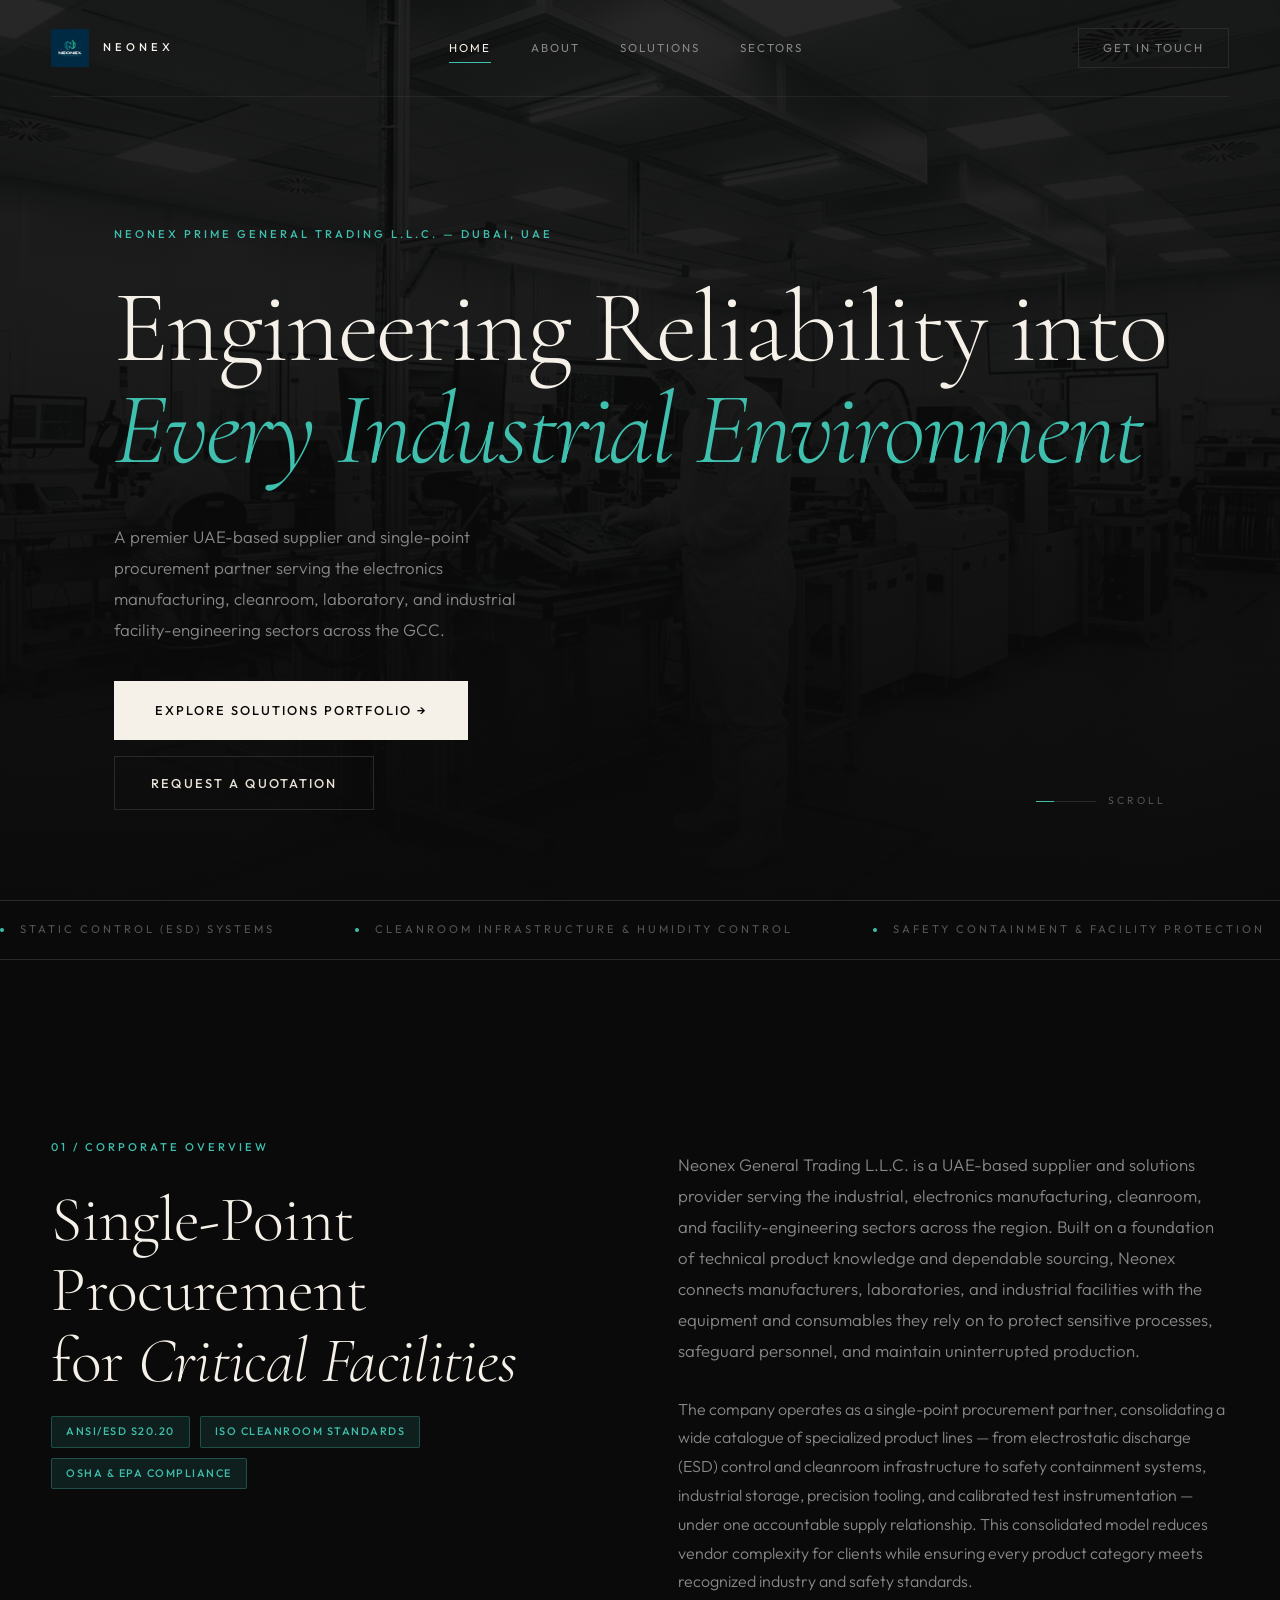
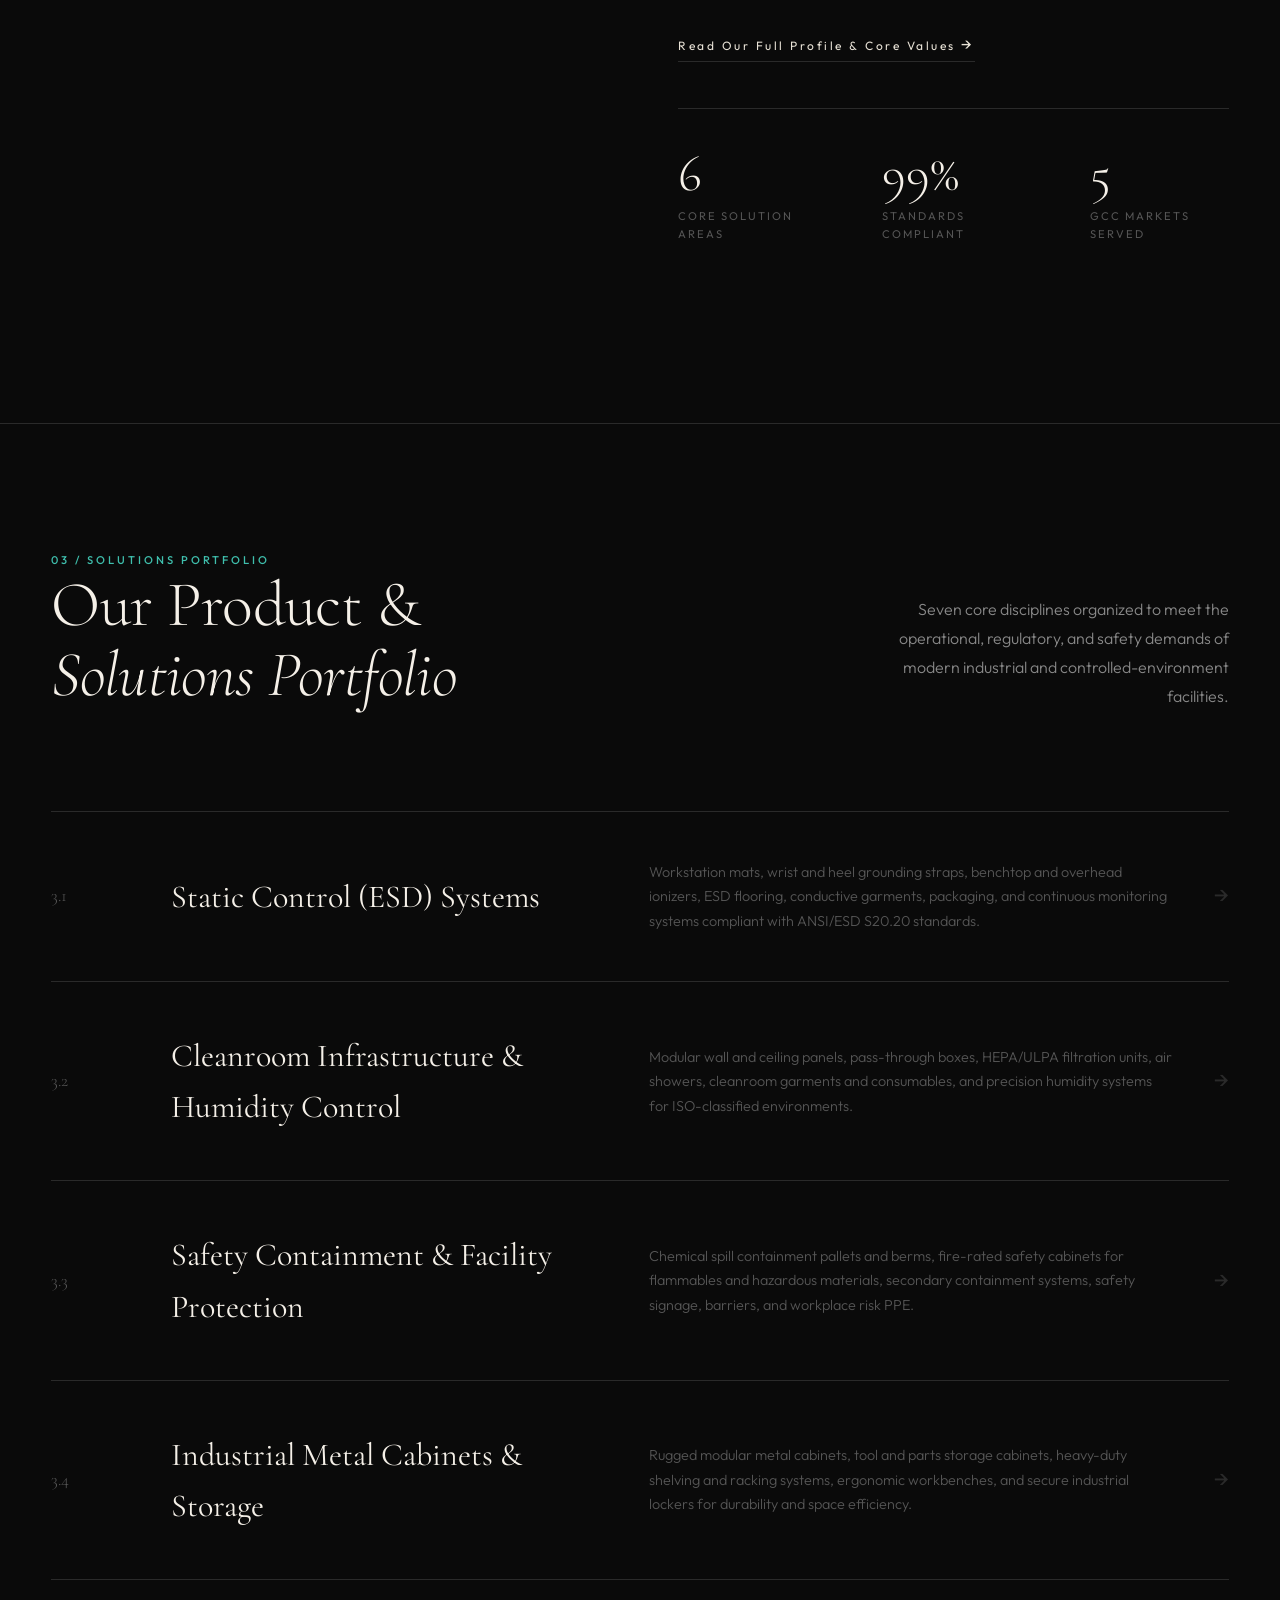
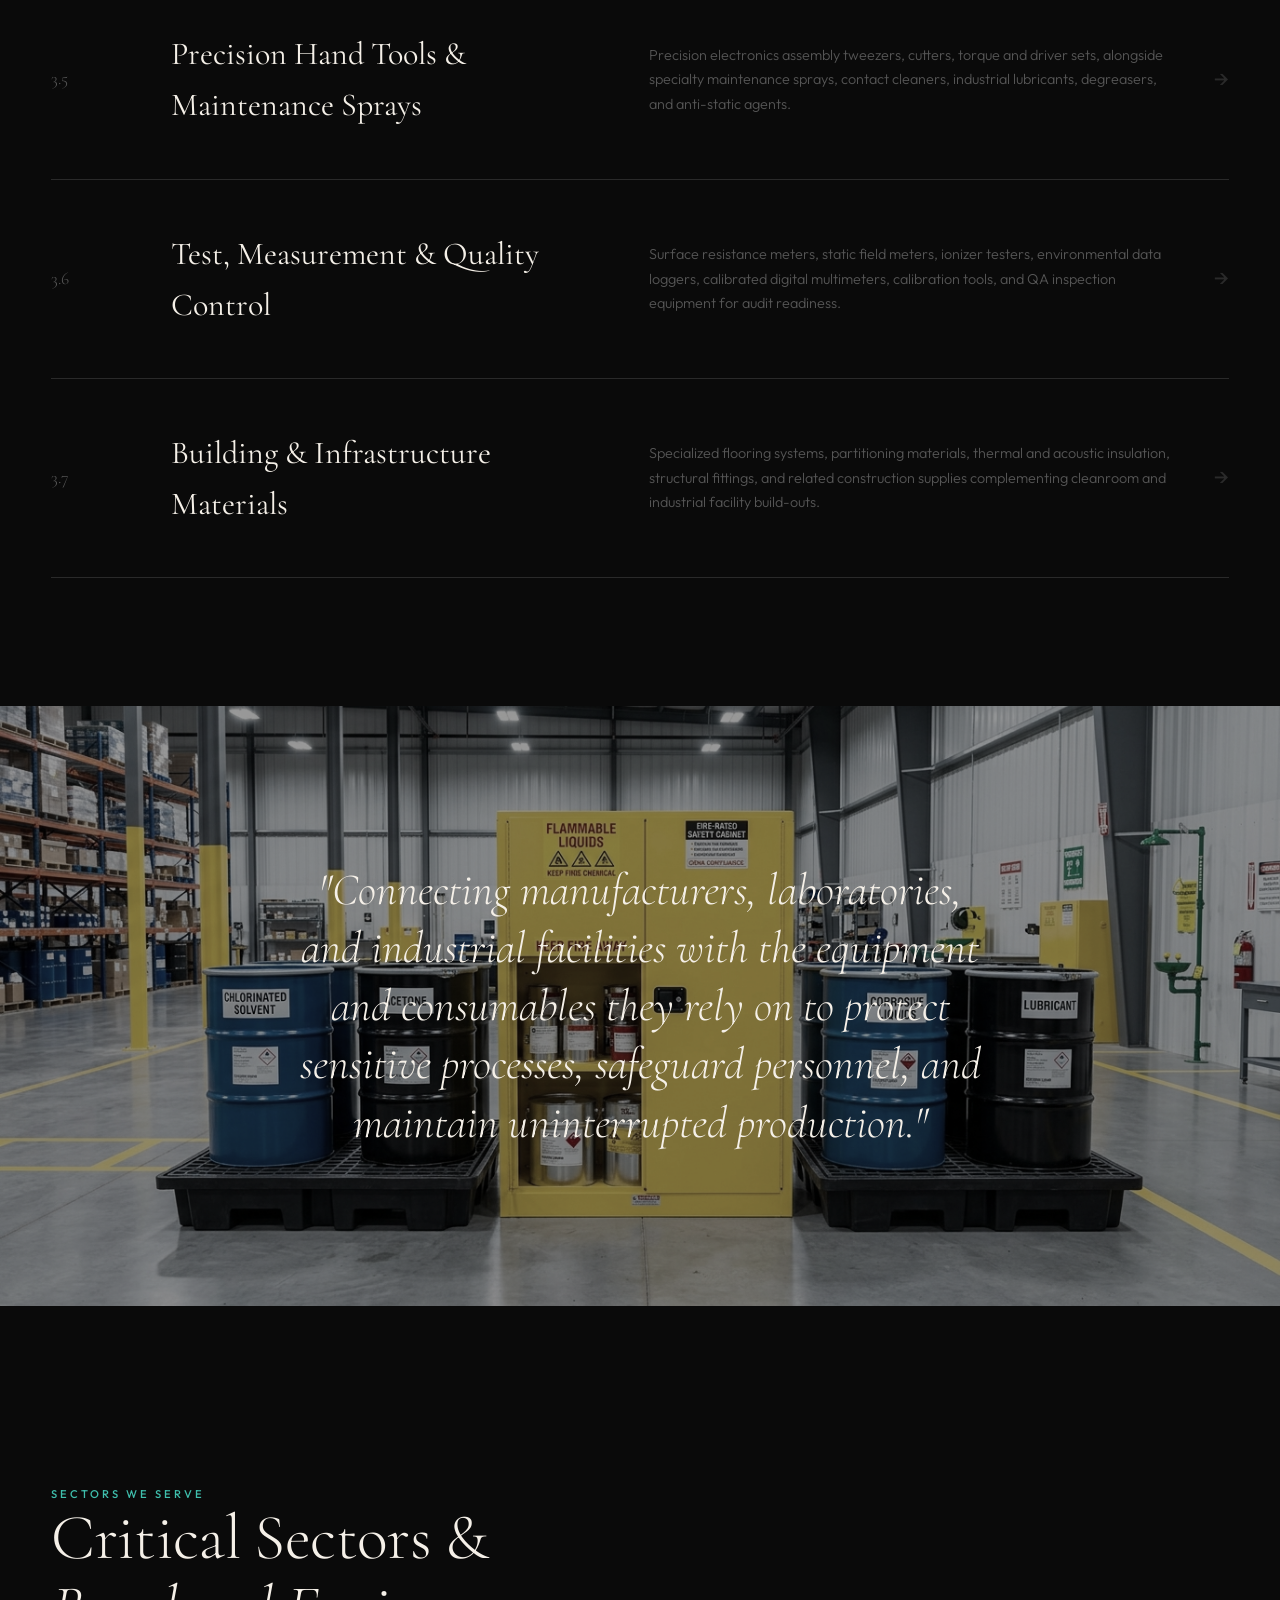
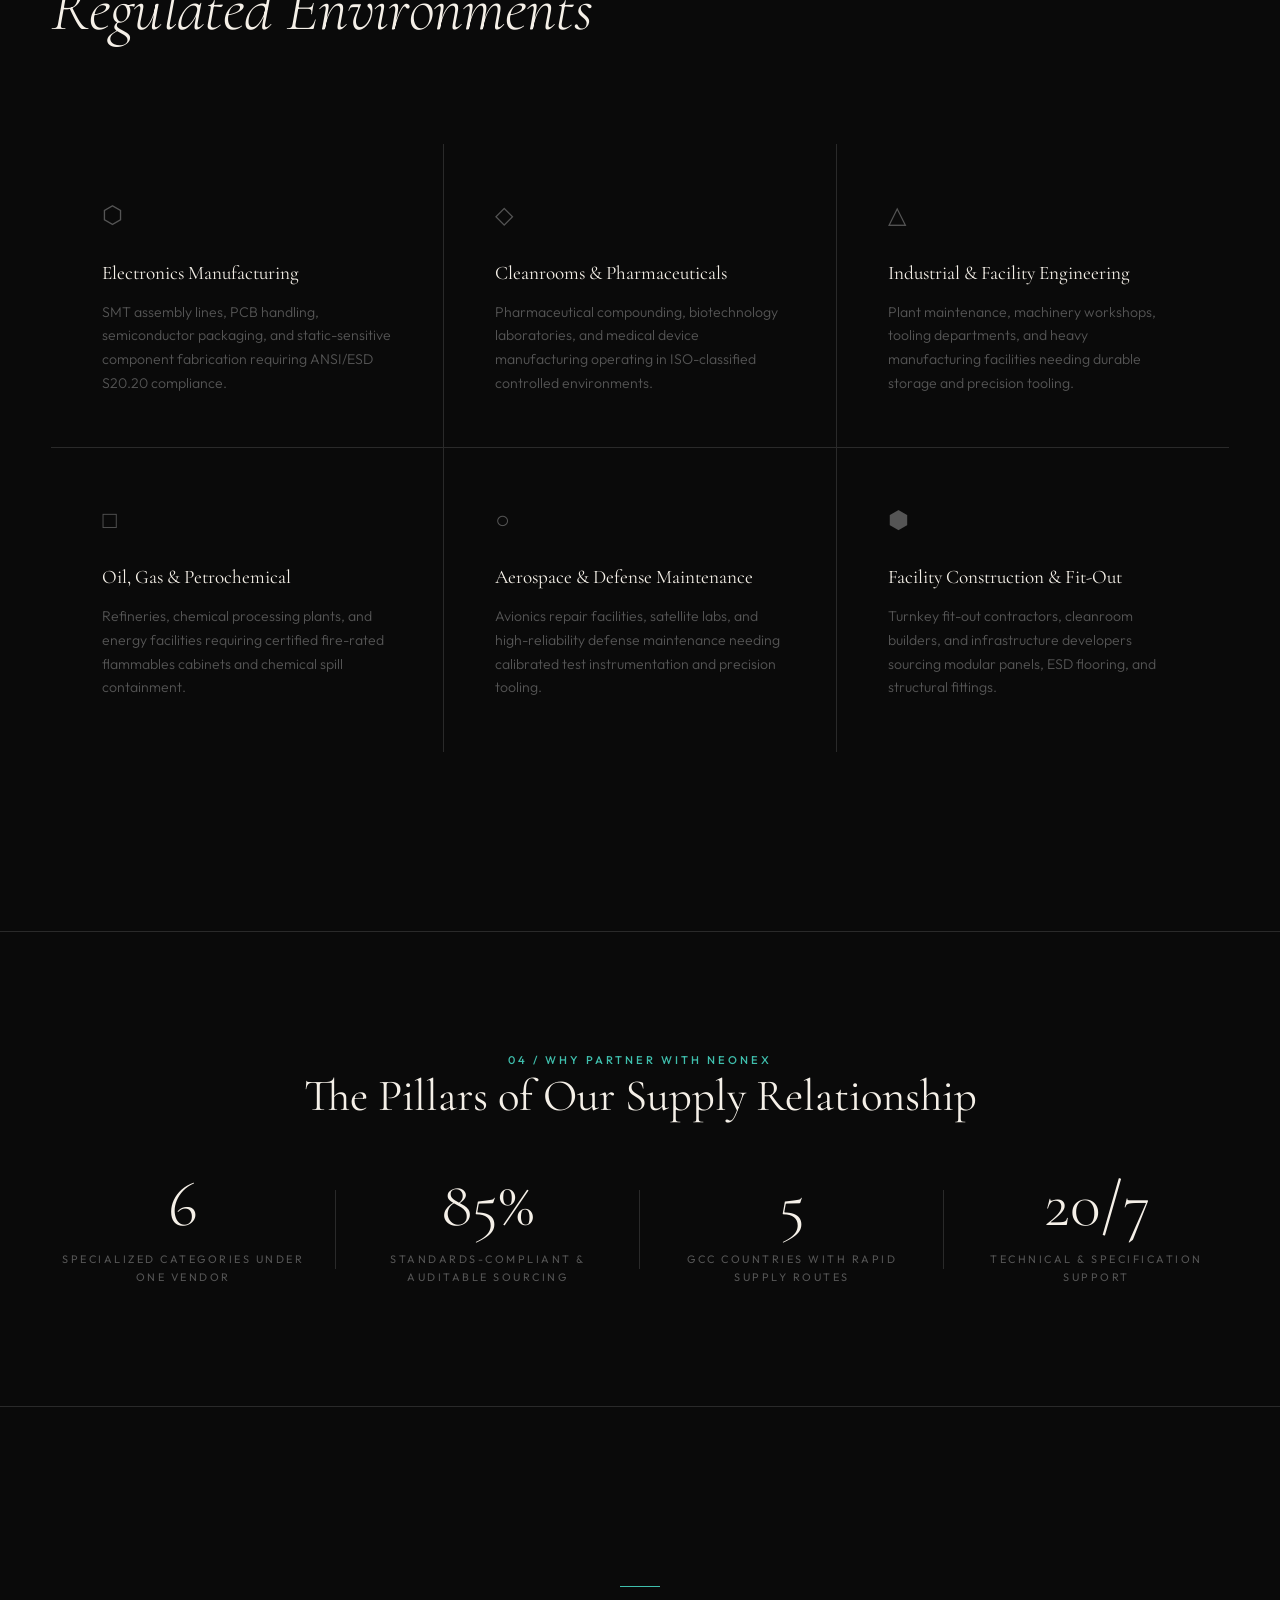
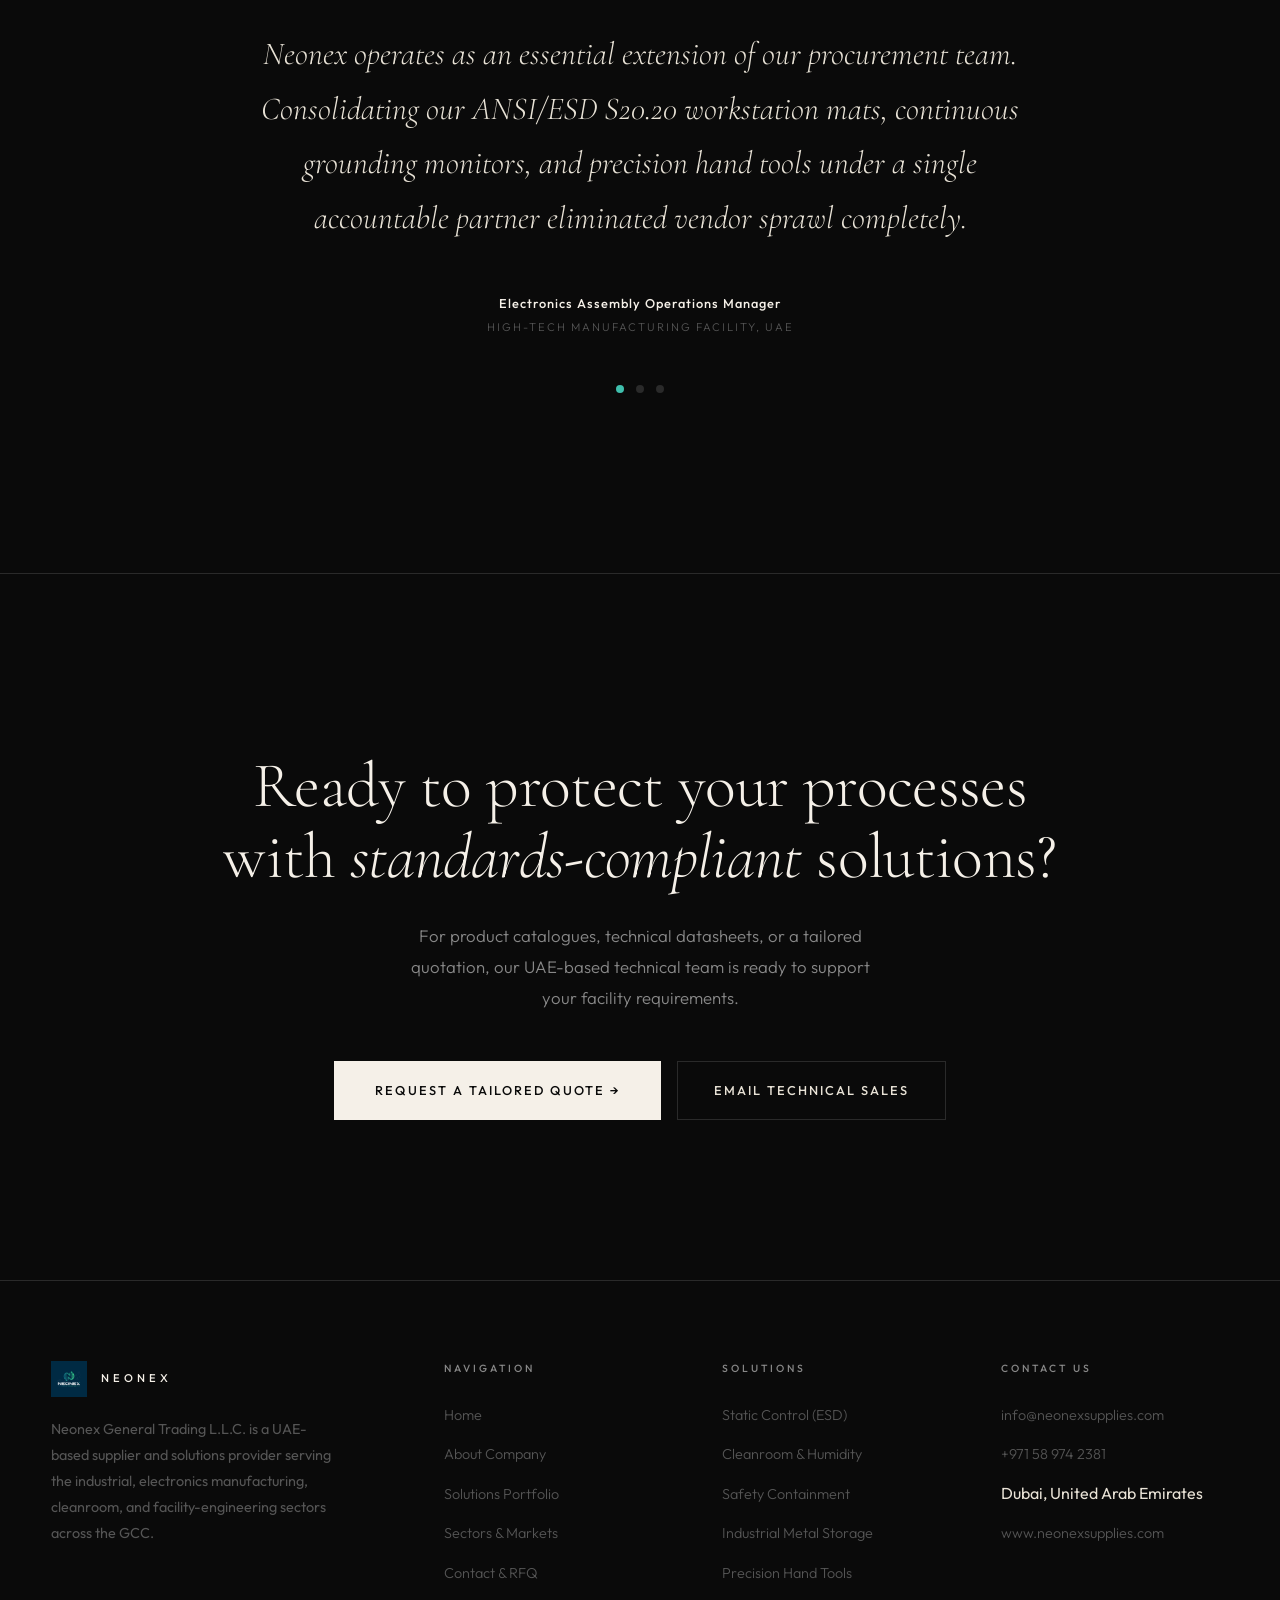
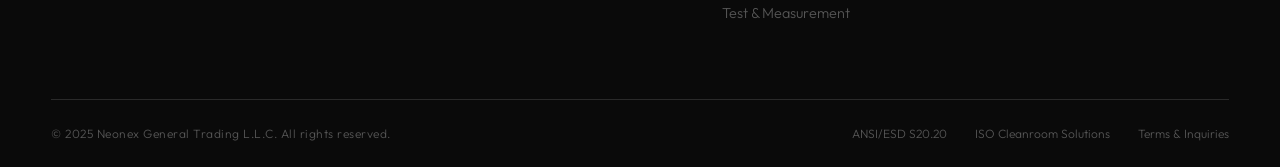
==== commit 827d37e1: "content" ====
--- a/index.html
+++ b/index.html
@@ -3,8 +3,8 @@
 <head>
   <meta charset="UTF-8">
   <meta name="viewport" content="width=device-width, initial-scale=1.0">
-  <meta name="description" content="Neonex General Trading LLC — a trusted global trading partner specializing in commodities, logistics, and supply chain solutions across international markets.">
-  <title>Neonex General Trading LLC</title>
+  <meta name="description" content="Neonex General Trading L.L.C. — UAE-based supplier and solutions provider for industrial protection, ESD static control, cleanroom infrastructure, safety containment, and precision facility solutions across the GCC.">
+  <title>Neonex Prime General Trading L.L.C. | Industrial Protection & Cleanroom Solutions</title>
   <link rel="icon" type="image/jpeg" href="logo_neonex.jpeg">
   <link rel="stylesheet" href="css/style.css">
 </head>
@@ -15,18 +15,18 @@
     <div class="container">
       <div class="nav-inner">
         <a href="index.html" class="nav-logo">
-          <img src="logo_neonex.jpeg" alt="Neonex">
+          <img src="logo_neonex.jpeg" alt="Neonex General Trading L.L.C.">
           <span class="nav-logo-name">Neonex</span>
         </a>
 
         <div class="nav-links">
           <a href="index.html" class="active">Home</a>
           <a href="about.html">About</a>
-          <a href="services.html">Services</a>
-          <a href="markets.html">Markets</a>
-        </div>
-
-        <a href="contact.html" class="nav-contact">Contact</a>
+          <a href="services.html">Solutions</a>
+          <a href="markets.html">Sectors</a>
+        </div>
+
+        <a href="contact.html" class="nav-contact">Get in Touch</a>
 
         <button class="nav-toggle" aria-label="Menu">
           <span></span><span></span><span></span>
@@ -38,22 +38,23 @@
   <!-- Hero -->
   <section class="hero">
     <div class="hero-bg">
-      <img src="assets/about-trading.jpg" alt="">
+      <img src="assets/esd-cleanroom.jpg" alt="Cleanroom & Industrial Facility Solutions">
     </div>
     <div class="hero-overlay"></div>
 
     <div class="container hero-content">
-      <p class="label hero-label reveal">General Trading LLC</p>
+      <p class="label hero-label reveal">NEONEX PRIME GENERAL TRADING L.L.C. — DUBAI, UAE</p>
 
       <h1 class="heading-xl hero-title reveal" data-delay="1">
-        We Navigate<br><em>Global Trade</em>
+        Engineering Reliability into<br><em>Every Industrial Environment</em>
       </h1>
 
       <div class="hero-bottom">
         <div class="hero-description reveal" data-delay="2">
-          <p class="body-lg">Bridging markets across continents with premium commodities, strategic logistics, and partnerships built on trust.</p>
-          <div style="margin-top: 36px;">
-            <a href="services.html" class="btn btn-primary">Explore Services →</a>
+          <p class="body-lg">A premier UAE-based supplier and single-point procurement partner serving the electronics manufacturing, cleanroom, laboratory, and industrial facility-engineering sectors across the GCC.</p>
+          <div style="margin-top: 36px; display: flex; gap: 16px; flex-wrap: wrap;">
+            <a href="services.html" class="btn btn-primary">Explore Solutions Portfolio →</a>
+            <a href="contact.html" class="btn btn-ghost">Request a Quotation</a>
           </div>
         </div>
 
@@ -68,57 +69,64 @@
   <!-- Marquee -->
   <div class="marquee">
     <div class="marquee-track">
-      <span class="marquee-item">Commodity Trading</span>
-      <span class="marquee-item">Supply Chain Solutions</span>
-      <span class="marquee-item">International Logistics</span>
-      <span class="marquee-item">Trade Finance</span>
-      <span class="marquee-item">Quality Assurance</span>
-      <span class="marquee-item">Market Intelligence</span>
-      <span class="marquee-item">Strategic Sourcing</span>
-      <span class="marquee-item">Risk Management</span>
-      <span class="marquee-item">Commodity Trading</span>
-      <span class="marquee-item">Supply Chain Solutions</span>
-      <span class="marquee-item">International Logistics</span>
-      <span class="marquee-item">Trade Finance</span>
-      <span class="marquee-item">Quality Assurance</span>
-      <span class="marquee-item">Market Intelligence</span>
-      <span class="marquee-item">Strategic Sourcing</span>
-      <span class="marquee-item">Risk Management</span>
+      <span class="marquee-item">Static Control (ESD) Systems</span>
+      <span class="marquee-item">Cleanroom Infrastructure & Humidity Control</span>
+      <span class="marquee-item">Safety Containment & Facility Protection</span>
+      <span class="marquee-item">Industrial Metal Cabinets & Storage</span>
+      <span class="marquee-item">Precision Hand Tools & Maintenance Sprays</span>
+      <span class="marquee-item">Test, Measurement & Quality Control</span>
+      <span class="marquee-item">Building & Infrastructure Materials</span>
+      <span class="marquee-item">ANSI/ESD S20.20 Compliance</span>
+      <span class="marquee-item">ISO-Classified Environments</span>
+      <span class="marquee-item">Single-Point Procurement Partner</span>
+      <span class="marquee-item">Static Control (ESD) Systems</span>
+      <span class="marquee-item">Cleanroom Infrastructure & Humidity Control</span>
+      <span class="marquee-item">Safety Containment & Facility Protection</span>
+      <span class="marquee-item">Industrial Metal Cabinets & Storage</span>
+      <span class="marquee-item">Precision Hand Tools & Maintenance Sprays</span>
+      <span class="marquee-item">Test, Measurement & Quality Control</span>
+      <span class="marquee-item">Building & Infrastructure Materials</span>
+      <span class="marquee-item">ANSI/ESD S20.20 Compliance</span>
     </div>
   </div>
 
-  <!-- Intro -->
+  <!-- Intro: Corporate Overview & Executive Summary -->
   <section class="intro">
     <div class="container">
       <div class="intro-grid">
         <div class="intro-left">
-          <p class="label reveal">Who We Are</p>
+          <p class="label reveal">01 / Corporate Overview</p>
           <h2 class="heading-lg reveal" data-delay="1">
-            Driving commerce<br>with <em class="serif italic">precision</em>
+            Single-Point Procurement<br>for <em class="serif italic">Critical Facilities</em>
           </h2>
+          <div class="badge-row reveal" data-delay="2">
+            <span class="badge-pill">ANSI/ESD S20.20</span>
+            <span class="badge-pill">ISO Cleanroom Standards</span>
+            <span class="badge-pill">OSHA & EPA Compliance</span>
+          </div>
         </div>
 
         <div class="intro-right">
-          <p class="body-lg reveal">Founded with a vision to transform international trade, Neonex General Trading LLC has grown into a powerhouse of global commerce — connecting producers and consumers across continents with seamless efficiency.</p>
-
-          <p class="body-md reveal" data-delay="1">Our team leverages deep market intelligence, strategic relationships, and cutting-edge logistics to deliver exceptional value to every partner we serve.</p>
+          <p class="body-lg reveal">Neonex General Trading L.L.C. is a UAE-based supplier and solutions provider serving the industrial, electronics manufacturing, cleanroom, and facility-engineering sectors across the region. Built on a foundation of technical product knowledge and dependable sourcing, Neonex connects manufacturers, laboratories, and industrial facilities with the equipment and consumables they rely on to protect sensitive processes, safeguard personnel, and maintain uninterrupted production.</p>
+
+          <p class="body-md reveal" data-delay="1">The company operates as a single-point procurement partner, consolidating a wide catalogue of specialized product lines — from electrostatic discharge (ESD) control and cleanroom infrastructure to safety containment systems, industrial storage, precision tooling, and calibrated test instrumentation — under one accountable supply relationship. This consolidated model reduces vendor complexity for clients while ensuring every product category meets recognized industry and safety standards.</p>
 
           <div style="margin-top: 36px;" class="reveal" data-delay="2">
-            <a href="about.html" class="btn-text">Learn Our Story <span class="arrow">→</span></a>
+            <a href="about.html" class="btn-text">Read Our Full Profile & Core Values <span class="arrow">→</span></a>
           </div>
 
           <div class="intro-stats reveal" data-delay="3">
             <div class="intro-stat">
-              <div class="stat-num"><span data-count="50" data-suffix="+">0</span></div>
-              <div class="stat-label">Countries</div>
+              <div class="stat-num"><span data-count="7">0</span></div>
+              <div class="stat-label">Core Solution Areas</div>
             </div>
             <div class="intro-stat">
-              <div class="stat-num"><span data-count="1200" data-suffix="+">0</span></div>
-              <div class="stat-label">Clients</div>
+              <div class="stat-num"><span data-count="100" data-suffix="%">0</span></div>
+              <div class="stat-label">Standards Compliant</div>
             </div>
             <div class="intro-stat">
-              <div class="stat-num"><span data-count="10" data-suffix="+">0</span></div>
-              <div class="stat-label">Years</div>
+              <div class="stat-num"><span data-count="6">0</span></div>
+              <div class="stat-label">GCC Markets Served</div>
             </div>
           </div>
         </div>
@@ -126,169 +134,179 @@
     </div>
   </section>
 
-  <!-- Services -->
+  <!-- Solutions Portfolio (The 7 Core Solution Areas) -->
   <section class="services">
     <div class="container">
       <div class="services-header">
         <div>
-          <p class="label reveal">What We Do</p>
-          <h2 class="heading-lg reveal" data-delay="1">Our Services</h2>
+          <p class="label reveal">03 / Solutions Portfolio</p>
+          <h2 class="heading-lg reveal" data-delay="1">Our Product &<br><em class="serif italic">Solutions Portfolio</em></h2>
         </div>
         <div class="services-header-right">
-          <p class="body-md reveal" data-delay="2">End-to-end trading solutions that streamline operations across global markets.</p>
+          <p class="body-md reveal" data-delay="2">Seven core disciplines organized to meet the operational, regulatory, and safety demands of modern industrial and controlled-environment facilities.</p>
         </div>
       </div>
 
       <div class="services-list">
-        <div class="service-row reveal-line">
-          <span class="service-num">01</span>
-          <span class="service-name">Commodity Trading</span>
-          <span class="service-desc">Petroleum, metals, agriculture, and chemicals with competitive pricing and reliable supply.</span>
-          <span class="service-arrow">→</span>
-        </div>
-        <div class="service-row reveal-line" data-delay="1">
-          <span class="service-num">02</span>
-          <span class="service-name">Logistics & Shipping</span>
-          <span class="service-desc">Freight forwarding, warehousing, customs clearance, and last-mile delivery solutions.</span>
-          <span class="service-arrow">→</span>
-        </div>
-        <div class="service-row reveal-line" data-delay="2">
-          <span class="service-num">03</span>
-          <span class="service-name">Supply Chain Management</span>
-          <span class="service-desc">Integrated solutions to reduce costs, improve efficiency, and ensure timely delivery.</span>
-          <span class="service-arrow">→</span>
-        </div>
-        <div class="service-row reveal-line" data-delay="3">
-          <span class="service-num">04</span>
-          <span class="service-name">Market Intelligence</span>
-          <span class="service-desc">Data-driven insights and forecasting to capitalize on emerging opportunities.</span>
-          <span class="service-arrow">→</span>
-        </div>
-        <div class="service-row reveal-line" data-delay="4">
-          <span class="service-num">05</span>
-          <span class="service-name">Trade Finance</span>
-          <span class="service-desc">Letters of credit, trade insurance, and payment facilitation for international transactions.</span>
-          <span class="service-arrow">→</span>
-        </div>
-        <div class="service-row reveal-line" data-delay="5">
-          <span class="service-num">06</span>
-          <span class="service-name">Quality Assurance</span>
-          <span class="service-desc">Rigorous inspections and third-party testing to guarantee product integrity.</span>
-          <span class="service-arrow">→</span>
-        </div>
+        <a href="services.html#esd" class="service-row reveal-line">
+          <span class="service-num">3.1</span>
+          <span class="service-name">Static Control (ESD) Systems</span>
+          <span class="service-desc">Workstation mats, wrist and heel grounding straps, benchtop and overhead ionizers, ESD flooring, conductive garments, packaging, and continuous monitoring systems compliant with ANSI/ESD S20.20 standards.</span>
+          <span class="service-arrow">→</span>
+        </a>
+        <a href="services.html#cleanroom" class="service-row reveal-line" data-delay="1">
+          <span class="service-num">3.2</span>
+          <span class="service-name">Cleanroom Infrastructure & Humidity Control</span>
+          <span class="service-desc">Modular wall and ceiling panels, pass-through boxes, HEPA/ULPA filtration units, air showers, cleanroom garments and consumables, and precision humidity systems for ISO-classified environments.</span>
+          <span class="service-arrow">→</span>
+        </a>
+        <a href="services.html#safety" class="service-row reveal-line" data-delay="2">
+          <span class="service-num">3.3</span>
+          <span class="service-name">Safety Containment & Facility Protection</span>
+          <span class="service-desc">Chemical spill containment pallets and berms, fire-rated safety cabinets for flammables and hazardous materials, secondary containment systems, safety signage, barriers, and workplace risk PPE.</span>
+          <span class="service-arrow">→</span>
+        </a>
+        <a href="services.html#cabinets" class="service-row reveal-line" data-delay="3">
+          <span class="service-num">3.4</span>
+          <span class="service-name">Industrial Metal Cabinets & Storage</span>
+          <span class="service-desc">Rugged modular metal cabinets, tool and parts storage cabinets, heavy-duty shelving and racking systems, ergonomic workbenches, and secure industrial lockers for durability and space efficiency.</span>
+          <span class="service-arrow">→</span>
+        </a>
+        <a href="services.html#tools" class="service-row reveal-line" data-delay="4">
+          <span class="service-num">3.5</span>
+          <span class="service-name">Precision Hand Tools & Maintenance Sprays</span>
+          <span class="service-desc">Precision electronics assembly tweezers, cutters, torque and driver sets, alongside specialty maintenance sprays, contact cleaners, industrial lubricants, degreasers, and anti-static agents.</span>
+          <span class="service-arrow">→</span>
+        </a>
+        <a href="services.html#test" class="service-row reveal-line" data-delay="5">
+          <span class="service-num">3.6</span>
+          <span class="service-name">Test, Measurement & Quality Control</span>
+          <span class="service-desc">Surface resistance meters, static field meters, ionizer testers, environmental data loggers, calibrated digital multimeters, calibration tools, and QA inspection equipment for audit readiness.</span>
+          <span class="service-arrow">→</span>
+        </a>
+        <a href="services.html#building" class="service-row reveal-line" data-delay="6">
+          <span class="service-num">3.7</span>
+          <span class="service-name">Building & Infrastructure Materials</span>
+          <span class="service-desc">Specialized flooring systems, partitioning materials, thermal and acoustic insulation, structural fittings, and related construction supplies complementing cleanroom and industrial facility build-outs.</span>
+          <span class="service-arrow">→</span>
+        </a>
       </div>
     </div>
   </section>
 
   <!-- Featured Break -->
   <div class="featured-break">
-    <img src="assets/service-commodity.jpg" alt="Global Trading">
+    <img src="assets/safety-containment.jpg" alt="Industrial Safety Containment & Facility Protection">
     <div class="featured-break-overlay">
-      <p class="featured-break-text reveal">"We don't just move commodities — we build the bridges that connect economies."</p>
+      <p class="featured-break-text reveal">"Connecting manufacturers, laboratories, and industrial facilities with the equipment and consumables they rely on to protect sensitive processes, safeguard personnel, and maintain uninterrupted production."</p>
     </div>
   </div>
 
-  <!-- Markets -->
+  <!-- Sectors / Markets We Serve -->
   <section class="markets">
     <div class="container">
       <div class="markets-header">
-        <p class="label reveal">Industries</p>
-        <h2 class="heading-lg reveal" data-delay="1">Markets We Serve</h2>
+        <p class="label reveal">Sectors We Serve</p>
+        <h2 class="heading-lg reveal" data-delay="1">Critical Sectors &<br><em class="serif italic">Regulated Environments</em></h2>
       </div>
 
       <div class="markets-grid">
         <div class="market-cell reveal">
           <i class="market-cell-icon">⬡</i>
-          <h3>Petroleum & Energy</h3>
-          <p>Crude oil, refined products, LNG, and renewable energy commodities.</p>
+          <h3>Electronics Manufacturing</h3>
+          <p>SMT assembly lines, PCB handling, semiconductor packaging, and static-sensitive component fabrication requiring ANSI/ESD S20.20 compliance.</p>
         </div>
         <div class="market-cell reveal" data-delay="1">
           <i class="market-cell-icon">◇</i>
-          <h3>Metals & Minerals</h3>
-          <p>Ferrous, non-ferrous metals, precious metals, and industrial minerals.</p>
+          <h3>Cleanrooms & Pharmaceuticals</h3>
+          <p>Pharmaceutical compounding, biotechnology laboratories, and medical device manufacturing operating in ISO-classified controlled environments.</p>
         </div>
         <div class="market-cell reveal" data-delay="2">
           <i class="market-cell-icon">△</i>
-          <h3>Agriculture & Food</h3>
-          <p>Grains, oilseeds, sugar, spices, and processed food products.</p>
+          <h3>Industrial & Facility Engineering</h3>
+          <p>Plant maintenance, machinery workshops, tooling departments, and heavy manufacturing facilities needing durable storage and precision tooling.</p>
         </div>
         <div class="market-cell reveal" data-delay="3">
           <i class="market-cell-icon">□</i>
-          <h3>Construction</h3>
-          <p>Cement, steel, timber, and building materials for global projects.</p>
+          <h3>Oil, Gas & Petrochemical</h3>
+          <p>Refineries, chemical processing plants, and energy facilities requiring certified fire-rated flammables cabinets and chemical spill containment.</p>
         </div>
         <div class="market-cell reveal" data-delay="4">
           <i class="market-cell-icon">○</i>
-          <h3>Chemicals</h3>
-          <p>Industrial chemicals, polymers, solvents, and fertilizers.</p>
+          <h3>Aerospace & Defense Maintenance</h3>
+          <p>Avionics repair facilities, satellite labs, and high-reliability defense maintenance needing calibrated test instrumentation and precision tooling.</p>
         </div>
         <div class="market-cell reveal" data-delay="5">
           <i class="market-cell-icon">⬢</i>
-          <h3>Electronics</h3>
-          <p>Consumer electronics, IT hardware, and telecom equipment.</p>
-        </div>
-      </div>
-    </div>
-  </section>
-
-  <!-- Numbers -->
+          <h3>Facility Construction & Fit-Out</h3>
+          <p>Turnkey fit-out contractors, cleanroom builders, and infrastructure developers sourcing modular panels, ESD flooring, and structural fittings.</p>
+        </div>
+      </div>
+    </div>
+  </section>
+
+  <!-- Why Partner With Neonex (From PDF Section 04) -->
   <section class="numbers">
     <div class="container">
+      <div style="text-align: center; margin-bottom: 50px;">
+        <p class="label reveal">04 / Why Partner With Neonex</p>
+        <h2 class="heading-md reveal" data-delay="1">The Pillars of Our Supply Relationship</h2>
+      </div>
       <div class="numbers-grid">
         <div class="number-item reveal">
-          <div class="number-value"><span data-count="50" data-suffix="+">0</span></div>
-          <div class="number-label">Countries Served</div>
+          <div class="number-value"><span data-count="7">0</span></div>
+          <div class="number-label">Specialized Categories Under One Vendor</div>
         </div>
         <div class="number-item reveal" data-delay="1">
-          <div class="number-value"><span data-count="500" data-prefix="$" data-suffix="M">0</span></div>
-          <div class="number-label">Trade Volume</div>
+          <div class="number-value"><span data-count="100" data-suffix="%">0</span></div>
+          <div class="number-label">Standards-Compliant & Auditable Sourcing</div>
         </div>
         <div class="number-item reveal" data-delay="2">
-          <div class="number-value"><span data-count="1200" data-suffix="+">0</span></div>
-          <div class="number-label">Clients Worldwide</div>
+          <div class="number-value"><span data-count="6">0</span></div>
+          <div class="number-label">GCC Countries with Rapid Supply Routes</div>
         </div>
         <div class="number-item reveal" data-delay="3">
-          <div class="number-value"><span data-count="15000" data-suffix="+">0</span></div>
-          <div class="number-label">Shipments Delivered</div>
-        </div>
-      </div>
-    </div>
-  </section>
-
-  <!-- Testimonial -->
+          <div class="number-value"><span data-count="24" data-suffix="/7">0</span></div>
+          <div class="number-label">Technical & Specification Support</div>
+        </div>
+      </div>
+    </div>
+  </section>
+
+  <!-- Client & Facility Endorsements -->
   <section class="testimonial">
     <div class="container">
       <div class="testimonial-inner">
         <div style="position: relative; min-height: 200px;">
           <div class="testimonial-slide" style="opacity: 1; position: relative; visibility: visible;">
             <blockquote class="testimonial-quote reveal">
-              Neonex has been instrumental in streamlining our procurement. Their market knowledge and logistics expertise have reduced costs by 30% while improving delivery times significantly.
+              Neonex operates as an essential extension of our procurement team. Consolidating our ANSI/ESD S20.20 workstation mats, continuous grounding monitors, and precision hand tools under a single accountable partner eliminated vendor sprawl completely.
             </blockquote>
-            <p class="testimonial-author reveal" data-delay="1">Ahmed Al-Khalifi</p>
-            <p class="testimonial-role reveal" data-delay="2">CEO, Gulf Commodities Group</p>
+            <p class="testimonial-author reveal" data-delay="1">Electronics Assembly Operations Manager</p>
+            <p class="testimonial-role reveal" data-delay="2">High-Tech Manufacturing Facility, UAE</p>
           </div>
 
           <div class="testimonial-slide" style="opacity: 0; position: absolute; top: 0; visibility: hidden;">
             <blockquote class="testimonial-quote">
-              Working with Neonex has transformed our supply chain. Their transparency, professionalism, and commitment to quality are unmatched. A truly exceptional trading partner.
+              From modular cleanroom wall panels and pass-through boxes to HEPA filtration and cleanroom consumables, Neonex delivered every component on schedule with full technical documentation for our ISO-classified facility audit.
             </blockquote>
-            <p class="testimonial-author">Sarah Petersen</p>
-            <p class="testimonial-role">Director, Nordic Trade Solutions</p>
+            <p class="testimonial-author">Cleanroom & Quality Assurance Lead</p>
+            <p class="testimonial-role">Pharmaceutical & Analytical Lab, GCC</p>
           </div>
 
           <div class="testimonial-slide" style="opacity: 0; position: absolute; top: 0; visibility: hidden;">
             <blockquote class="testimonial-quote">
-              The team goes above and beyond. Their risk management strategies have given us confidence to expand into new markets we never thought possible.
+              Their fire-rated flammable safety storage cabinets and chemical spill containment pallets met every stringent safety requirement during our facility HSE audit. A trusted partner when process integrity is non-negotiable.
             </blockquote>
-            <p class="testimonial-author">Rajesh Jain</p>
-            <p class="testimonial-role">Managing Director, Apex Minerals</p>
+            <p class="testimonial-author">HSE & Facilities Director</p>
+            <p class="testimonial-role">Petrochemical & Industrial Engineering Plant, UAE</p>
           </div>
         </div>
 
         <div class="testimonial-nav">
-          <button class="testimonial-dot active" aria-label="Testimonial 1"></button>
-          <button class="testimonial-dot" aria-label="Testimonial 2"></button>
-          <button class="testimonial-dot" aria-label="Testimonial 3"></button>
+          <button class="testimonial-dot active" aria-label="Feedback 1"></button>
+          <button class="testimonial-dot" aria-label="Feedback 2"></button>
+          <button class="testimonial-dot" aria-label="Feedback 3"></button>
         </div>
       </div>
     </div>
@@ -297,10 +315,12 @@
   <!-- CTA -->
   <section class="cta">
     <div class="container">
-      <h2 class="heading-lg cta-title reveal">Ready to <em class="serif italic">elevate</em><br>your trading?</h2>
-      <p class="body-lg cta-sub reveal" data-delay="1">Partner with Neonex and unlock access to global markets, premium commodities, and world-class infrastructure.</p>
-      <div class="reveal" data-delay="2">
-        <a href="contact.html" class="btn btn-primary">Start a Conversation →</a>
+      <p class="label reveal">Get in Touch</p>
+      <h2 class="heading-lg cta-title reveal" data-delay="1">Ready to protect your processes<br>with <em class="serif italic">standards-compliant</em> solutions?</h2>
+      <p class="body-lg cta-sub reveal" data-delay="2">For product catalogues, technical datasheets, or a tailored quotation, our UAE-based technical team is ready to support your facility requirements.</p>
+      <div class="reveal" data-delay="3" style="display: flex; gap: 16px; justify-content: center; flex-wrap: wrap;">
+        <a href="contact.html" class="btn btn-primary">Request a Tailored Quote →</a>
+        <a href="mailto:info@neonexsupplies.com" class="btn btn-ghost">Email Technical Sales</a>
       </div>
     </div>
   </section>
@@ -311,44 +331,48 @@
       <div class="footer-top">
         <div class="footer-brand">
           <a href="index.html" class="nav-logo">
-            <img src="logo_neonex.jpeg" alt="Neonex" style="height: 36px;">
+            <img src="logo_neonex.jpeg" alt="Neonex General Trading L.L.C." style="height: 36px;">
             <span class="nav-logo-name">Neonex</span>
           </a>
-          <p>Your trusted partner in global trade. Connecting businesses to opportunities across continents.</p>
+          <p>Neonex General Trading L.L.C. is a UAE-based supplier and solutions provider serving the industrial, electronics manufacturing, cleanroom, and facility-engineering sectors across the GCC.</p>
         </div>
         <div class="footer-col">
           <h4>Navigation</h4>
           <ul>
             <li><a href="index.html">Home</a></li>
-            <li><a href="about.html">About</a></li>
-            <li><a href="services.html">Services</a></li>
-            <li><a href="markets.html">Markets</a></li>
-            <li><a href="contact.html">Contact</a></li>
+            <li><a href="about.html">About Company</a></li>
+            <li><a href="services.html">Solutions Portfolio</a></li>
+            <li><a href="markets.html">Sectors & Markets</a></li>
+            <li><a href="contact.html">Contact & RFQ</a></li>
           </ul>
         </div>
         <div class="footer-col">
-          <h4>Services</h4>
+          <h4>Solutions</h4>
           <ul>
-            <li><a href="services.html">Commodity Trading</a></li>
-            <li><a href="services.html">Logistics</a></li>
-            <li><a href="services.html">Supply Chain</a></li>
-            <li><a href="services.html">Trade Finance</a></li>
+            <li><a href="services.html#esd">Static Control (ESD)</a></li>
+            <li><a href="services.html#cleanroom">Cleanroom & Humidity</a></li>
+            <li><a href="services.html#safety">Safety Containment</a></li>
+            <li><a href="services.html#cabinets">Industrial Metal Storage</a></li>
+            <li><a href="services.html#tools">Precision Hand Tools</a></li>
+            <li><a href="services.html#test">Test & Measurement</a></li>
           </ul>
         </div>
         <div class="footer-col">
-          <h4>Contact</h4>
+          <h4>Contact Us</h4>
           <ul>
-            <li><a href="mailto:info@neonextrading.com">info@neonextrading.com</a></li>
-            <li><a href="#">+971 XX XXX XXXX</a></li>
-            <li><a href="#">Business Bay, Dubai</a></li>
+            <li><a href="mailto:info@neonexsupplies.com">info@neonexsupplies.com</a></li>
+            <li><a href="tel:+971589742381">+971 58 974 2381</a></li>
+            <li><span>Dubai, United Arab Emirates</span></li>
+            <li><a href="https://www.neonexsupplies.com" target="_blank" rel="noopener">www.neonexsupplies.com</a></li>
           </ul>
         </div>
       </div>
       <div class="footer-bottom">
-        <p>© 2024 Neonex General Trading LLC</p>
+        <p>© 2025 Neonex General Trading L.L.C. All rights reserved.</p>
         <div class="footer-bottom-links">
-          <a href="#">Privacy</a>
-          <a href="#">Terms</a>
+          <a href="services.html">ANSI/ESD S20.20</a>
+          <a href="services.html">ISO Cleanroom Solutions</a>
+          <a href="contact.html">Terms & Inquiries</a>
         </div>
       </div>
     </div>
--- a/css/style.css
+++ b/css/style.css
@@ -1629,6 +1629,88 @@
   .footer-top { grid-template-columns: 1fr; }
   .team-grid { grid-template-columns: 1fr; }
   .values-grid { grid-template-columns: 1fr; }
+  .values-grid-5 { grid-template-columns: 1fr; }
+  .capability-grid { grid-template-columns: 1fr; }
   .process-steps { grid-template-columns: 1fr; }
   .form-row { grid-template-columns: 1fr; }
 }
+
+/* ---------- STANDARDS & BADGES ---------- */
+.badge-row {
+  display: flex;
+  flex-wrap: wrap;
+  gap: 10px;
+  margin-top: 20px;
+}
+
+.badge-pill {
+  font-family: var(--sans);
+  font-size: 0.68rem;
+  letter-spacing: 1.5px;
+  text-transform: uppercase;
+  color: var(--accent);
+  background: var(--accent-dim);
+  border: 1px solid rgba(63, 191, 173, 0.3);
+  padding: 6px 14px;
+  border-radius: 2px;
+  font-weight: 500;
+  display: inline-flex;
+  align-items: center;
+  gap: 6px;
+}
+
+/* ---------- 5-VALUES GRID ---------- */
+.values-grid-5 {
+  display: grid;
+  grid-template-columns: repeat(auto-fit, minmax(220px, 1fr));
+  gap: 1px;
+  background: var(--dark-grey);
+  margin-top: clamp(50px, 6vw, 80px);
+}
+
+/* ---------- CAPABILITY / INFRASTRUCTURE CARDS ---------- */
+.capability-grid {
+  display: grid;
+  grid-template-columns: repeat(4, 1fr);
+  gap: 1px;
+  background: var(--dark-grey);
+  margin-top: clamp(50px, 6vw, 80px);
+}
+
+.capability-card {
+  background: var(--black);
+  padding: clamp(32px, 3.5vw, 48px);
+  transition: background 0.5s var(--ease);
+}
+
+.capability-card:hover {
+  background: var(--off-black);
+}
+
+.capability-icon {
+  font-size: 1.8rem;
+  color: var(--accent);
+  margin-bottom: 20px;
+  display: block;
+  font-style: normal;
+}
+
+.capability-card h3 {
+  font-family: var(--serif);
+  font-size: 1.25rem;
+  font-weight: 400;
+  color: var(--warm-white);
+  margin-bottom: 12px;
+}
+
+.capability-card p {
+  font-size: 0.88rem;
+  color: var(--mid-grey);
+  line-height: 1.7;
+}
+
+@media (max-width: 1024px) {
+  .values-grid-5 { grid-template-columns: repeat(2, 1fr); }
+  .capability-grid { grid-template-columns: repeat(2, 1fr); }
+}
+
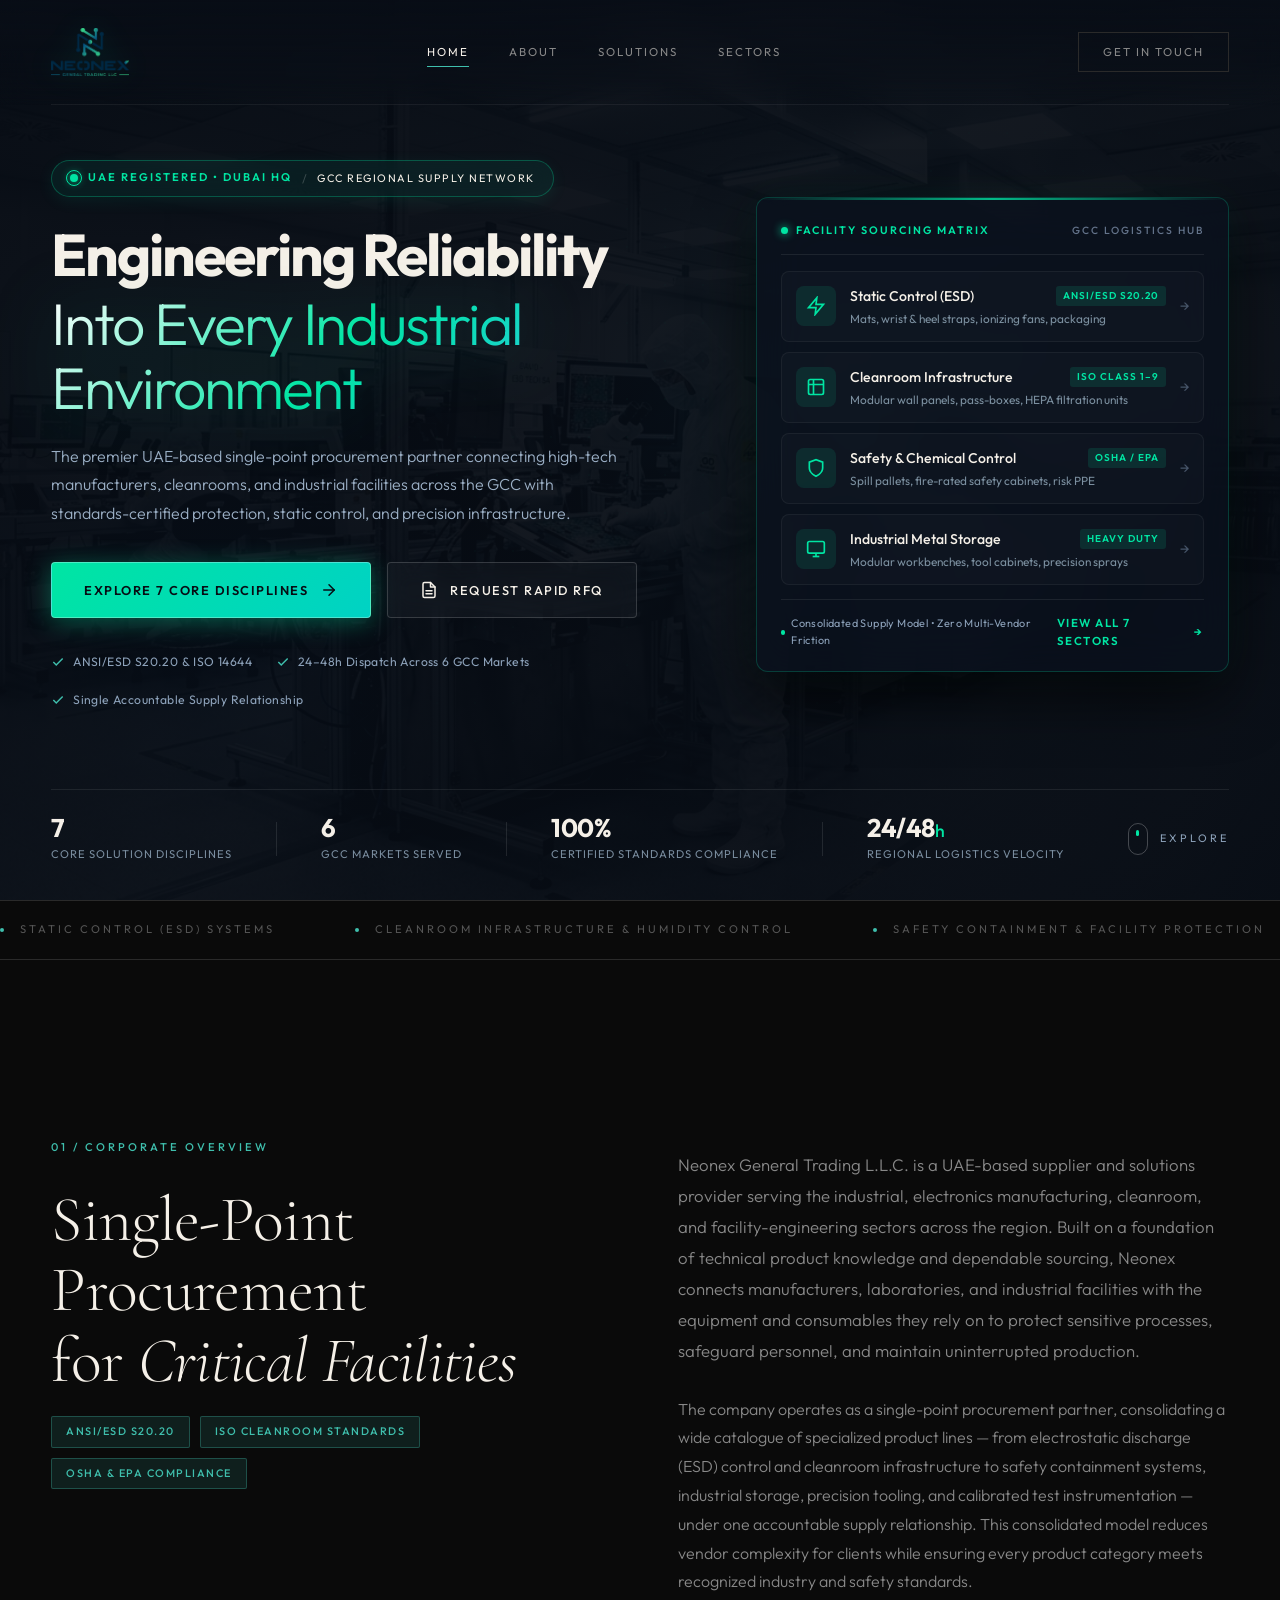
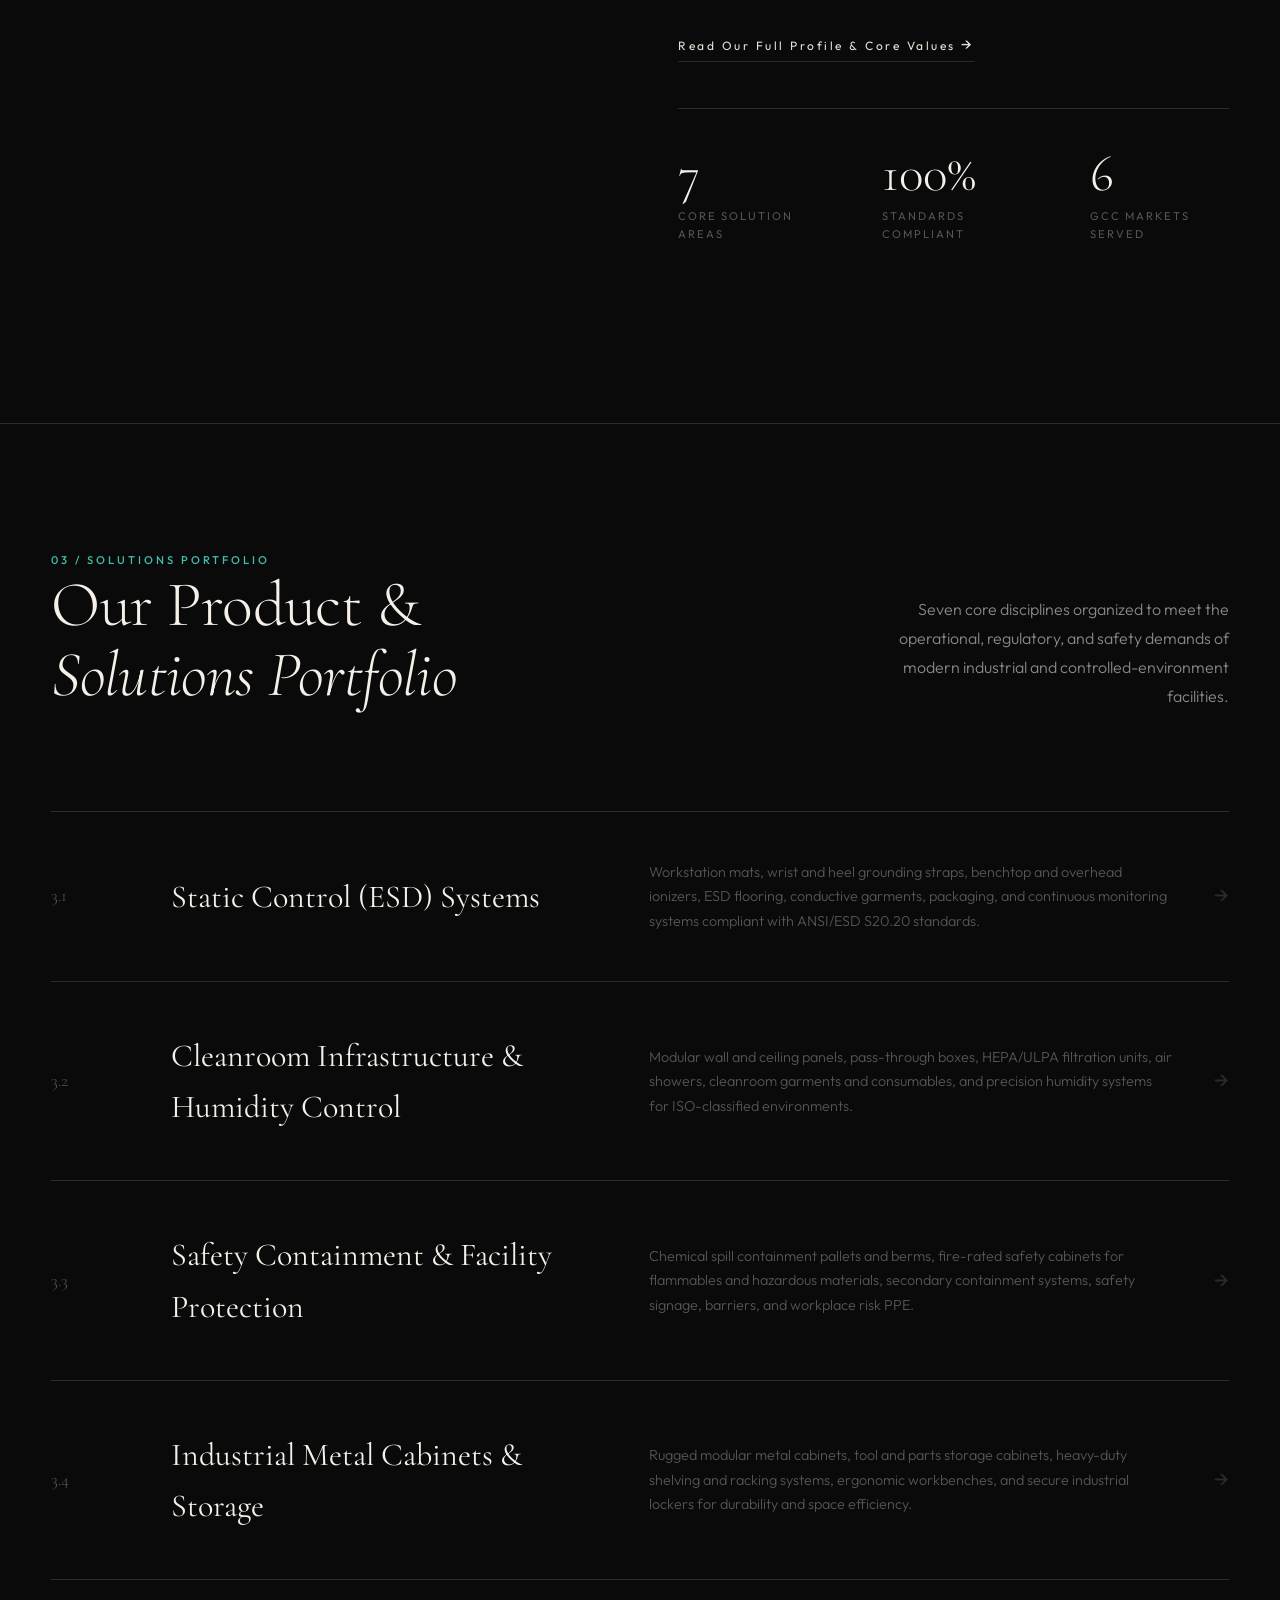
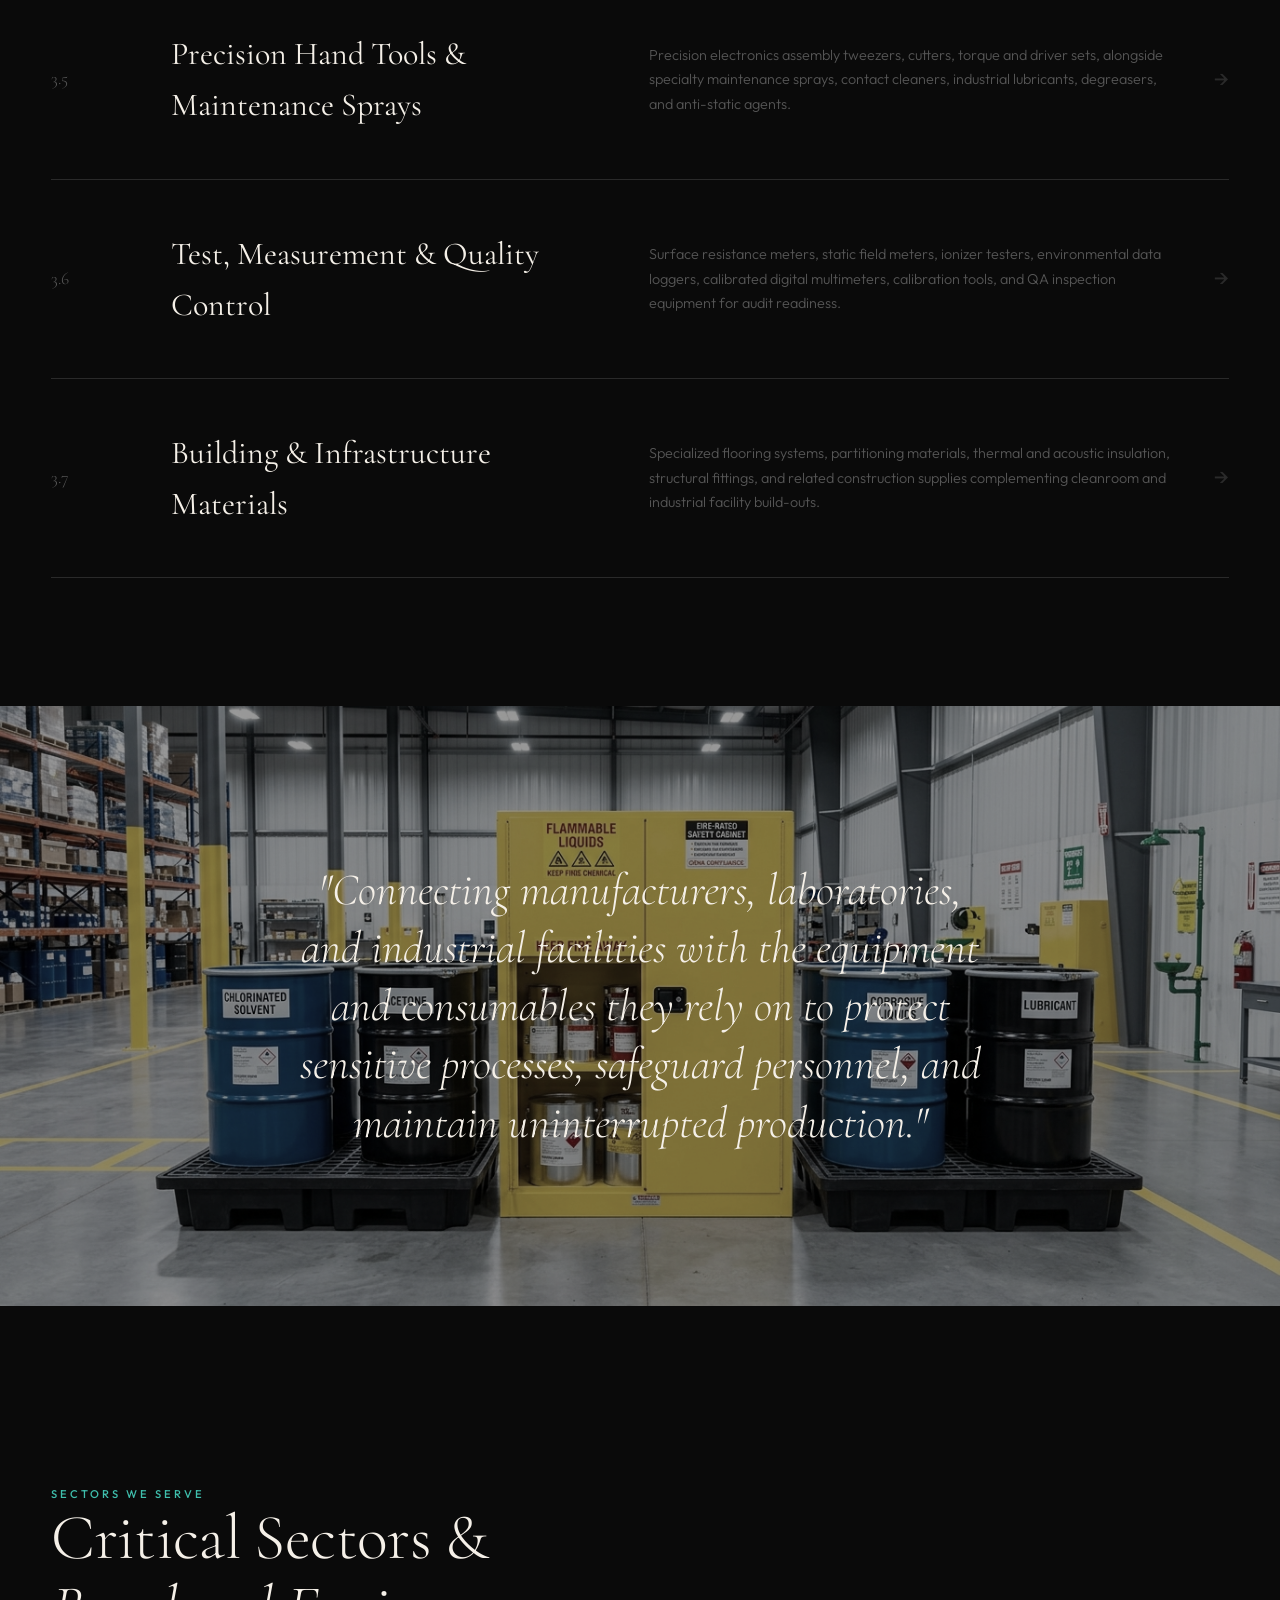
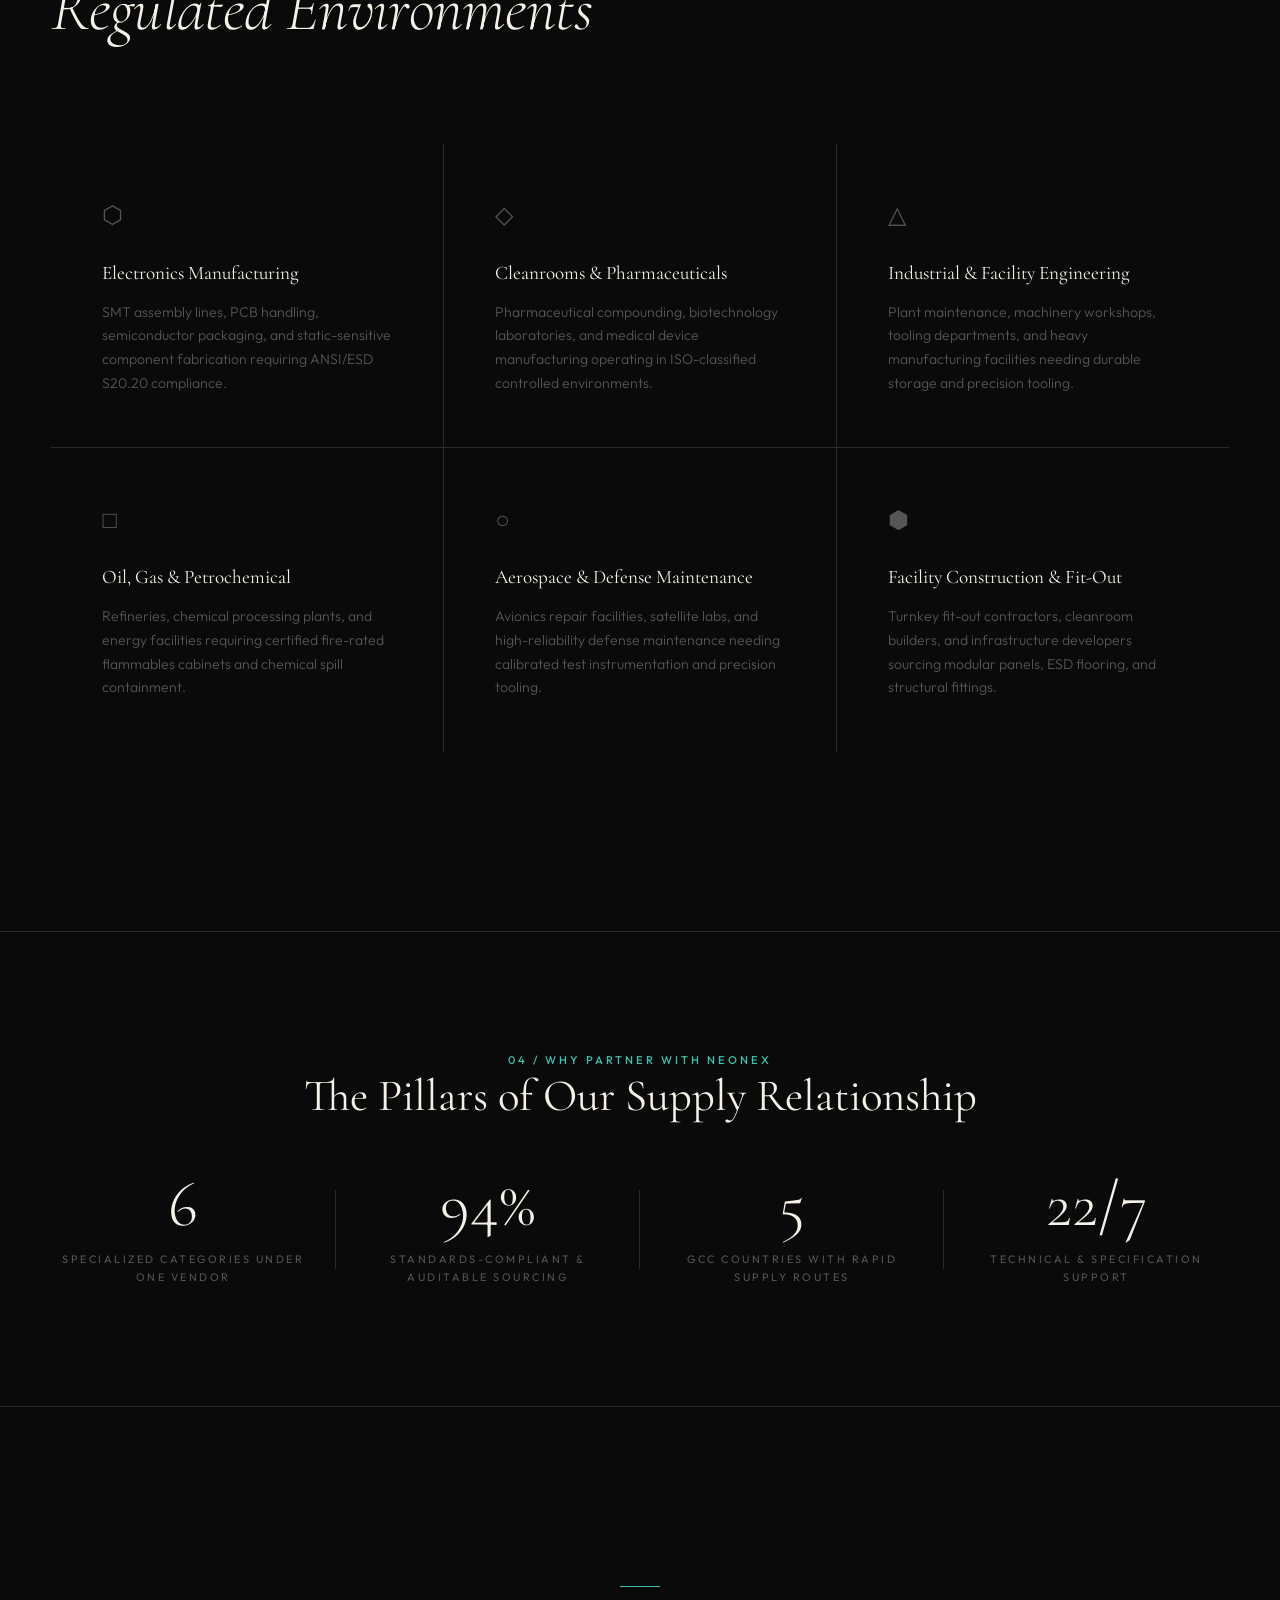
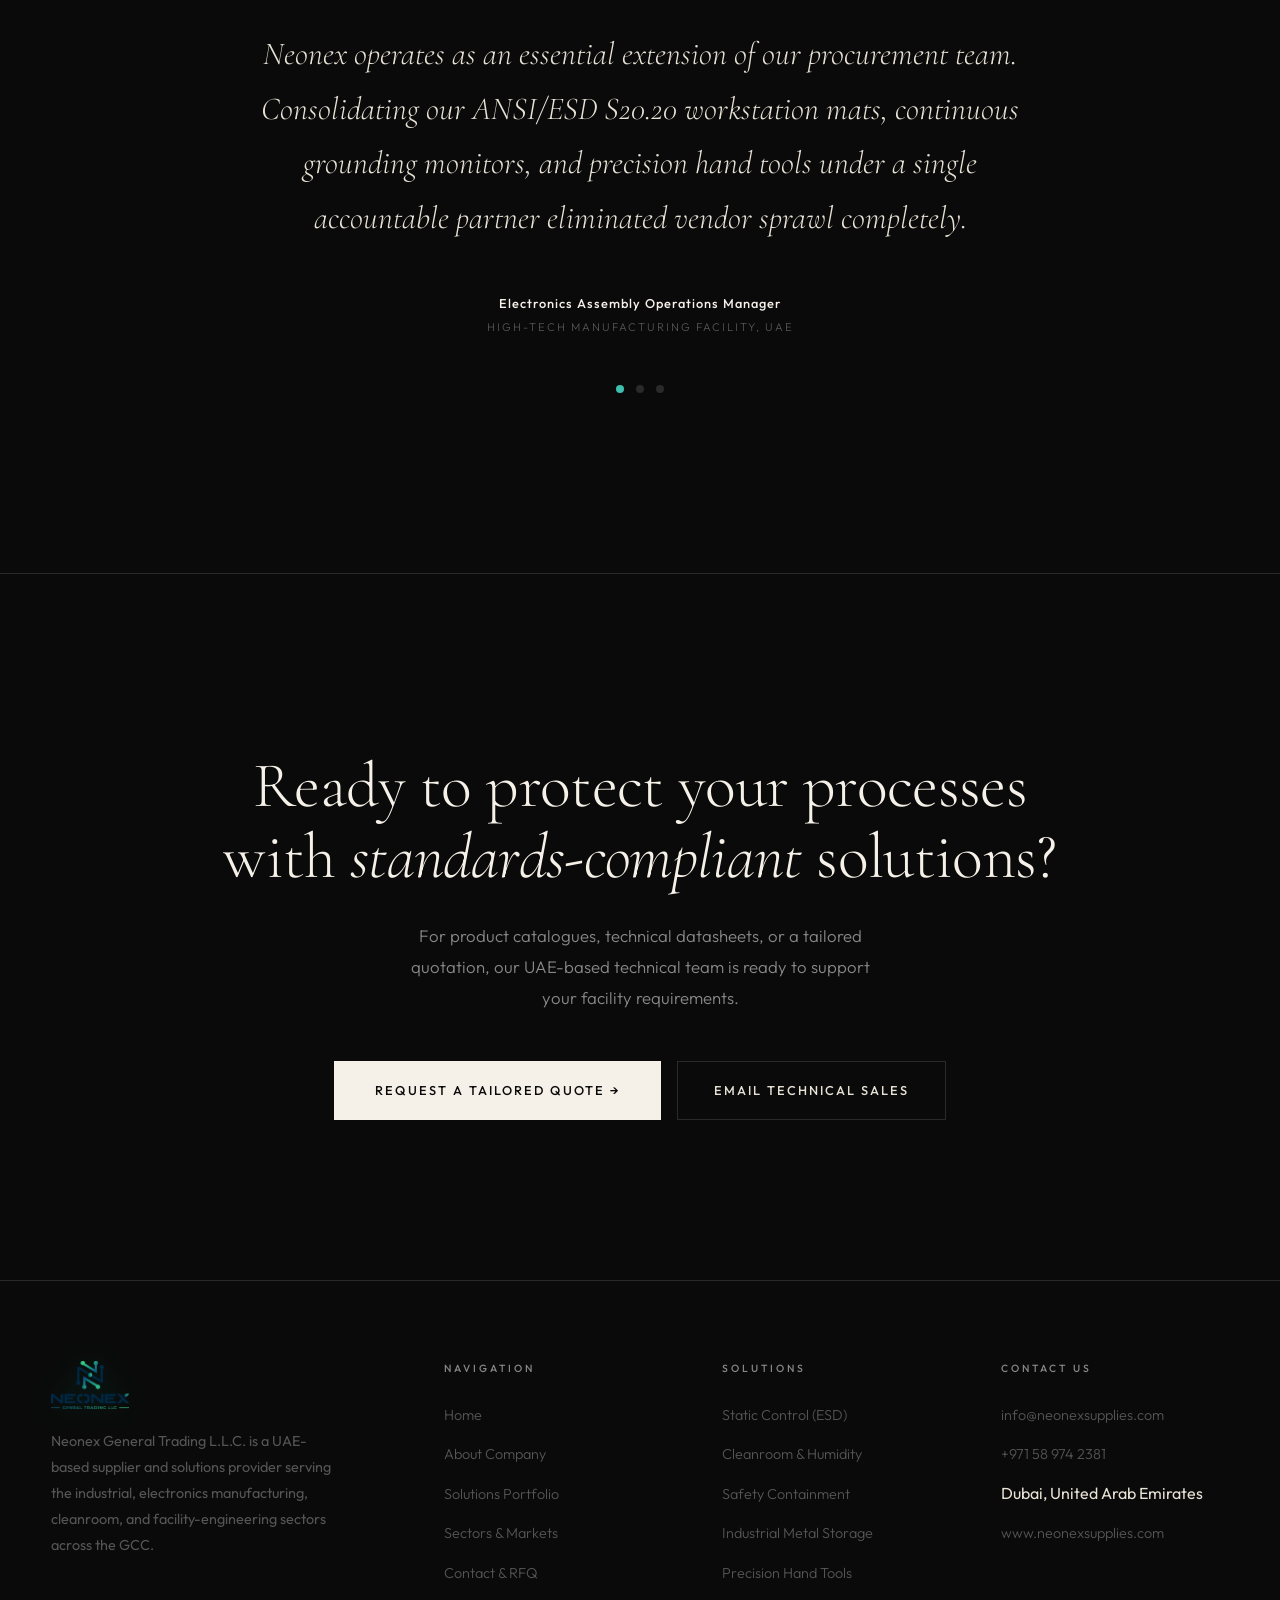
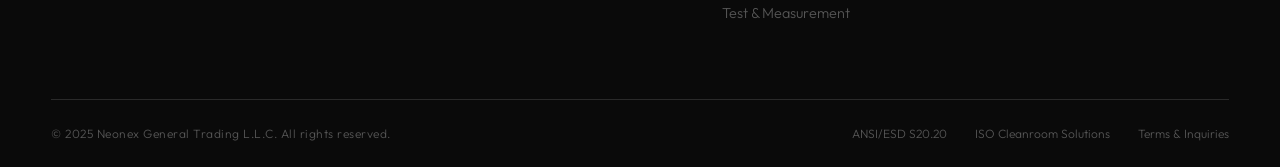
==== commit 47e8bf9a: "logo updated" ====
--- a/index.html
+++ b/index.html
@@ -5,7 +5,7 @@
   <meta name="viewport" content="width=device-width, initial-scale=1.0">
   <meta name="description" content="Neonex General Trading L.L.C. — UAE-based supplier and solutions provider for industrial protection, ESD static control, cleanroom infrastructure, safety containment, and precision facility solutions across the GCC.">
   <title>Neonex Prime General Trading L.L.C. | Industrial Protection & Cleanroom Solutions</title>
-  <link rel="icon" type="image/jpeg" href="logo_neonex.jpeg">
+  <link rel="icon" type="image/png" href="assets/neonex-logo.png">
   <link rel="stylesheet" href="css/style.css">
 </head>
 <body>
@@ -15,8 +15,8 @@
     <div class="container">
       <div class="nav-inner">
         <a href="index.html" class="nav-logo">
-          <img src="logo_neonex.jpeg" alt="Neonex General Trading L.L.C.">
-          <span class="nav-logo-name">Neonex</span>
+          <img src="assets/neonex-logo.png" alt="Neonex General Trading L.L.C.">
+          <span class="nav-logo-name sr-only">Neonex</span>
         </a>
 
         <div class="nav-links">
@@ -35,33 +35,201 @@
     </div>
   </nav>
 
-  <!-- Hero -->
-  <section class="hero">
+  <!-- Hero Section -->
+  <section class="hero" id="hero">
     <div class="hero-bg">
-      <img src="assets/esd-cleanroom.jpg" alt="Cleanroom & Industrial Facility Solutions">
+      <img src="assets/esd-cleanroom.jpg" alt="Neonex Industrial & Cleanroom Facility Solutions">
+      <div class="hero-grid-pattern"></div>
+      <div class="hero-radial-glow glow-1"></div>
+      <div class="hero-radial-glow glow-2"></div>
     </div>
     <div class="hero-overlay"></div>
 
-    <div class="container hero-content">
-      <p class="label hero-label reveal">NEONEX PRIME GENERAL TRADING L.L.C. — DUBAI, UAE</p>
-
-      <h1 class="heading-xl hero-title reveal" data-delay="1">
-        Engineering Reliability into<br><em>Every Industrial Environment</em>
-      </h1>
-
-      <div class="hero-bottom">
-        <div class="hero-description reveal" data-delay="2">
-          <p class="body-lg">A premier UAE-based supplier and single-point procurement partner serving the electronics manufacturing, cleanroom, laboratory, and industrial facility-engineering sectors across the GCC.</p>
-          <div style="margin-top: 36px; display: flex; gap: 16px; flex-wrap: wrap;">
-            <a href="services.html" class="btn btn-primary">Explore Solutions Portfolio →</a>
-            <a href="contact.html" class="btn btn-ghost">Request a Quotation</a>
-          </div>
-        </div>
-
-        <div class="hero-scroll reveal" data-delay="3">
-          <span class="scroll-line"></span>
-          <span>Scroll</span>
-        </div>
+    <div class="container hero-container">
+      <div class="hero-main-layout">
+        <!-- Hero Left: Strategic Proposition & Conversion Hub -->
+        <div class="hero-lead">
+          <div class="hero-status-pill reveal">
+            <span class="pulse-indicator">
+              <span class="pulse-core"></span>
+              <span class="pulse-ring"></span>
+            </span>
+            <span class="status-title">UAE REGISTERED &bull; DUBAI HQ</span>
+            <span class="status-sep">/</span>
+            <span class="status-sub">GCC REGIONAL SUPPLY NETWORK</span>
+          </div>
+
+          <h1 class="hero-headline reveal" data-delay="1">
+            Engineering Reliability
+            <span class="hero-headline-accent">Into Every Industrial Environment</span>
+          </h1>
+
+          <p class="hero-lead-text reveal" data-delay="2">
+            The premier UAE-based single-point procurement partner connecting high-tech manufacturers, cleanrooms, and industrial facilities across the GCC with standards-certified protection, static control, and precision infrastructure.
+          </p>
+
+          <div class="hero-actions-row reveal" data-delay="3">
+            <a href="services.html" class="btn-hero-action primary">
+              <span>Explore 7 Core Disciplines</span>
+              <svg class="btn-arrow" width="18" height="18" viewBox="0 0 24 24" fill="none" stroke="currentColor" stroke-width="2" stroke-linecap="round" stroke-linejoin="round">
+                <line x1="5" y1="12" x2="19" y2="12"></line>
+                <polyline points="12 5 19 12 12 19"></polyline>
+              </svg>
+            </a>
+            <a href="contact.html" class="btn-hero-action secondary">
+              <svg width="18" height="18" viewBox="0 0 24 24" fill="none" stroke="currentColor" stroke-width="2" stroke-linecap="round" stroke-linejoin="round">
+                <path d="M14 2H6a2 2 0 0 0-2 2v16a2 2 0 0 0 2 2h12a2 2 0 0 0 2-2V8z"></path>
+                <polyline points="14 2 14 8 20 8"></polyline>
+                <line x1="16" y1="13" x2="8" y2="13"></line>
+                <line x1="16" y1="17" x2="8" y2="17"></line>
+              </svg>
+              <span>Request Rapid RFQ</span>
+            </a>
+          </div>
+
+          <div class="hero-proof-strip reveal" data-delay="4">
+            <div class="proof-chip">
+              <svg width="14" height="14" viewBox="0 0 24 24" fill="none" stroke="var(--accent)" stroke-width="2.5"><polyline points="20 6 9 17 4 12"></polyline></svg>
+              <span>ANSI/ESD S20.20 & ISO 14644</span>
+            </div>
+            <div class="proof-chip">
+              <svg width="14" height="14" viewBox="0 0 24 24" fill="none" stroke="var(--accent)" stroke-width="2.5"><polyline points="20 6 9 17 4 12"></polyline></svg>
+              <span>24–48h Dispatch Across 6 GCC Markets</span>
+            </div>
+            <div class="proof-chip">
+              <svg width="14" height="14" viewBox="0 0 24 24" fill="none" stroke="var(--accent)" stroke-width="2.5"><polyline points="20 6 9 17 4 12"></polyline></svg>
+              <span>Single Accountable Supply Relationship</span>
+            </div>
+          </div>
+        </div>
+
+        <!-- Hero Right: Interactive Solutions Deck / Operations Matrix -->
+        <div class="hero-interactive-deck reveal" data-delay="2">
+          <div class="console-box">
+            <div class="console-box-border-glow"></div>
+            
+            <div class="console-top-bar">
+              <div class="console-live-tag">
+                <span class="live-led"></span>
+                <span class="live-title">FACILITY SOURCING MATRIX</span>
+              </div>
+              <span class="console-coord">GCC LOGISTICS HUB</span>
+            </div>
+
+            <div class="console-items-grid">
+              <a href="services.html#esd" class="console-item">
+                <div class="item-icon-box">
+                  <svg width="20" height="20" viewBox="0 0 24 24" fill="none" stroke="currentColor" stroke-width="2">
+                    <polygon points="13 2 3 14 12 14 11 22 21 10 12 10 13 2"></polygon>
+                  </svg>
+                </div>
+                <div class="item-details">
+                  <div class="item-head">
+                    <span class="item-name">Static Control (ESD)</span>
+                    <span class="item-badge">ANSI/ESD S20.20</span>
+                  </div>
+                  <span class="item-desc">Mats, wrist & heel straps, ionizing fans, packaging</span>
+                </div>
+                <div class="item-arrow-icon">&rarr;</div>
+              </a>
+
+              <a href="services.html#cleanroom" class="console-item">
+                <div class="item-icon-box">
+                  <svg width="20" height="20" viewBox="0 0 24 24" fill="none" stroke="currentColor" stroke-width="2">
+                    <rect x="3" y="3" width="18" height="18" rx="2" ry="2"></rect>
+                    <line x1="9" y1="3" x2="9" y2="21"></line>
+                    <line x1="3" y1="9" x2="21" y2="9"></line>
+                  </svg>
+                </div>
+                <div class="item-details">
+                  <div class="item-head">
+                    <span class="item-name">Cleanroom Infrastructure</span>
+                    <span class="item-badge">ISO Class 1–9</span>
+                  </div>
+                  <span class="item-desc">Modular wall panels, pass-boxes, HEPA filtration units</span>
+                </div>
+                <div class="item-arrow-icon">&rarr;</div>
+              </a>
+
+              <a href="services.html#safety" class="console-item">
+                <div class="item-icon-box">
+                  <svg width="20" height="20" viewBox="0 0 24 24" fill="none" stroke="currentColor" stroke-width="2">
+                    <path d="M12 22s8-4 8-10V5l-8-3-8 3v7c0 6 8 10 8 10z"></path>
+                  </svg>
+                </div>
+                <div class="item-details">
+                  <div class="item-head">
+                    <span class="item-name">Safety & Chemical Control</span>
+                    <span class="item-badge">OSHA / EPA</span>
+                  </div>
+                  <span class="item-desc">Spill pallets, fire-rated safety cabinets, risk PPE</span>
+                </div>
+                <div class="item-arrow-icon">&rarr;</div>
+              </a>
+
+              <a href="services.html#cabinets" class="console-item">
+                <div class="item-icon-box">
+                  <svg width="20" height="20" viewBox="0 0 24 24" fill="none" stroke="currentColor" stroke-width="2">
+                    <rect x="2" y="3" width="20" height="14" rx="2" ry="2"></rect>
+                    <line x1="8" y1="21" x2="16" y2="21"></line>
+                    <line x1="12" y1="17" x2="12" y2="21"></line>
+                  </svg>
+                </div>
+                <div class="item-details">
+                  <div class="item-head">
+                    <span class="item-name">Industrial Metal Storage</span>
+                    <span class="item-badge">Heavy Duty</span>
+                  </div>
+                  <span class="item-desc">Modular workbenches, tool cabinets, precision sprays</span>
+                </div>
+                <div class="item-arrow-icon">&rarr;</div>
+              </a>
+            </div>
+
+            <div class="console-bottom-bar">
+              <div class="console-assurance">
+                <span class="assurance-dot"></span>
+                <span>Consolidated Supply Model &bull; Zero Multi-Vendor Friction</span>
+              </div>
+              <a href="services.html" class="console-more-link">
+                <span>View All 7 Sectors</span>
+                <span class="arr">&rarr;</span>
+              </a>
+            </div>
+          </div>
+        </div>
+      </div>
+
+      <!-- Hero Bottom Telemetry & Scroll Cue -->
+      <div class="hero-telemetry-row reveal" data-delay="4">
+        <div class="telemetry-stats">
+          <div class="telemetry-stat">
+            <span class="telemetry-val" data-count="7">7</span>
+            <span class="telemetry-lbl">Core Solution Disciplines</span>
+          </div>
+          <div class="telemetry-sep"></div>
+          <div class="telemetry-stat">
+            <span class="telemetry-val" data-count="6">6</span>
+            <span class="telemetry-lbl">GCC Markets Served</span>
+          </div>
+          <div class="telemetry-sep"></div>
+          <div class="telemetry-stat">
+            <span class="telemetry-val" data-count="100" data-suffix="%">100%</span>
+            <span class="telemetry-lbl">Certified Standards Compliance</span>
+          </div>
+          <div class="telemetry-sep"></div>
+          <div class="telemetry-stat">
+            <span class="telemetry-val">24/48<span class="telemetry-unit">h</span></span>
+            <span class="telemetry-lbl">Regional Logistics Velocity</span>
+          </div>
+        </div>
+
+        <a href="#intro" class="hero-scroll-link" aria-label="Scroll to corporate overview">
+          <div class="scroll-track">
+            <div class="scroll-dot"></div>
+          </div>
+          <span class="scroll-caption">EXPLORE</span>
+        </a>
       </div>
     </div>
   </section>
@@ -91,7 +259,7 @@
   </div>
 
   <!-- Intro: Corporate Overview & Executive Summary -->
-  <section class="intro">
+  <section class="intro" id="intro">
     <div class="container">
       <div class="intro-grid">
         <div class="intro-left">
@@ -331,8 +499,8 @@
       <div class="footer-top">
         <div class="footer-brand">
           <a href="index.html" class="nav-logo">
-            <img src="logo_neonex.jpeg" alt="Neonex General Trading L.L.C." style="height: 36px;">
-            <span class="nav-logo-name">Neonex</span>
+            <img src="assets/neonex-logo.png" alt="Neonex General Trading L.L.C." style="height: 48px;">
+            <span class="nav-logo-name sr-only">Neonex</span>
           </a>
           <p>Neonex General Trading L.L.C. is a UAE-based supplier and solutions provider serving the industrial, electronics manufacturing, cleanroom, and facility-engineering sectors across the GCC.</p>
         </div>
--- a/css/style.css
+++ b/css/style.css
@@ -238,13 +238,17 @@
   width: 100%;
   z-index: 100;
   padding: 0;
-  transition: background 0.5s var(--ease), padding 0.5s var(--ease);
+  background: linear-gradient(180deg, rgba(8, 13, 22, 0.88) 0%, rgba(8, 13, 22, 0.5) 60%, transparent 100%);
+  backdrop-filter: blur(14px);
+  -webkit-backdrop-filter: blur(14px);
+  transition: background 0.4s var(--ease), padding 0.4s var(--ease), box-shadow 0.4s var(--ease);
 }
 
 .nav.scrolled {
-  background: rgba(10, 10, 10, 0.92);
-  backdrop-filter: blur(30px);
-  -webkit-backdrop-filter: blur(30px);
+  background: rgba(8, 13, 22, 0.96);
+  backdrop-filter: blur(24px);
+  -webkit-backdrop-filter: blur(24px);
+  box-shadow: 0 10px 30px rgba(0, 0, 0, 0.5);
 }
 
 .nav-inner {
@@ -264,21 +268,29 @@
 .nav-logo {
   display: flex;
   align-items: center;
-  gap: 14px;
+  gap: 12px;
+  text-decoration: none;
 }
 
 .nav-logo img {
-  height: 38px;
+  height: 48px;
   width: auto;
+  display: block;
+  filter: drop-shadow(0 0 14px rgba(0, 229, 163, 0.16));
+  transition: transform 0.3s ease, filter 0.3s ease, height 0.3s ease;
+}
+
+.nav.scrolled .nav-logo img {
+  height: 40px;
+}
+
+.nav-logo:hover img {
+  transform: scale(1.03);
+  filter: drop-shadow(0 0 20px rgba(0, 229, 163, 0.32));
 }
 
 .nav-logo-name {
-  font-family: var(--sans);
-  font-size: 0.7rem;
-  font-weight: 500;
-  letter-spacing: 4px;
-  text-transform: uppercase;
-  color: var(--warm-white);
+  display: none;
 }
 
 .nav-links {
@@ -352,105 +364,593 @@
 .nav-toggle.open span:nth-child(2) { opacity: 0; }
 .nav-toggle.open span:nth-child(3) { transform: rotate(-45deg) translate(5px, -5px); }
 
-/* ---------- HERO ---------- */
+/* ---------- HERO REDESIGN ---------- */
 .hero {
   min-height: 100vh;
+  position: relative;
   display: flex;
   flex-direction: column;
-  justify-content: flex-end;
-  padding: 0 0 clamp(60px, 10vh, 120px);
-  position: relative;
+  justify-content: space-between;
+  padding-top: clamp(120px, 14vh, 160px);
+  padding-bottom: clamp(32px, 4vh, 48px);
   overflow: hidden;
+  background: #070c14;
 }
 
 .hero-bg {
   position: absolute;
   inset: 0;
   z-index: 0;
+  pointer-events: none;
 }
 
 .hero-bg img {
   width: 100%;
   height: 100%;
   object-fit: cover;
-  opacity: 0.2;
-  filter: saturate(0.3);
+  opacity: 0.32;
+  filter: contrast(1.15) brightness(0.9) saturate(0.8);
+}
+
+.hero-grid-pattern {
+  position: absolute;
+  inset: 0;
+  background-image: radial-gradient(rgba(0, 229, 163, 0.14) 1px, transparent 1px);
+  background-size: 38px 38px;
+  mask-image: radial-gradient(ellipse at 65% 45%, black 30%, transparent 85%);
+  -webkit-mask-image: radial-gradient(ellipse at 65% 45%, black 30%, transparent 85%);
+  opacity: 0.7;
+}
+
+.hero-radial-glow {
+  position: absolute;
+  border-radius: 50%;
+  pointer-events: none;
+  filter: blur(60px);
+}
+
+.hero-radial-glow.glow-1 {
+  top: 10%;
+  right: 5%;
+  width: 650px;
+  height: 650px;
+  background: radial-gradient(circle, rgba(0, 229, 163, 0.16) 0%, rgba(0, 194, 255, 0.05) 45%, transparent 70%);
+}
+
+.hero-radial-glow.glow-2 {
+  bottom: 0%;
+  left: -5%;
+  width: 550px;
+  height: 550px;
+  background: radial-gradient(circle, rgba(0, 128, 255, 0.1) 0%, transparent 60%);
 }
 
 .hero-overlay {
   position: absolute;
   inset: 0;
-  background: linear-gradient(180deg,
-    rgba(10,10,10,0.4) 0%,
-    rgba(10,10,10,0.6) 40%,
-    rgba(10,10,10,0.95) 100%
+  background: linear-gradient(135deg,
+    rgba(7, 12, 20, 0.95) 0%,
+    rgba(7, 12, 20, 0.82) 48%,
+    rgba(7, 12, 20, 0.94) 100%
   );
   z-index: 1;
-}
-
-.hero-content {
+  pointer-events: none;
+}
+
+.hero-container {
   position: relative;
   z-index: 2;
-}
-
-.hero-label {
-  margin-bottom: 32px;
-}
-
-.hero-title {
-  margin-bottom: 40px;
-}
-
-.hero-title em {
-  font-style: italic;
-  font-weight: 300;
-  color: var(--accent);
-}
-
-.hero-bottom {
-  display: flex;
-  align-items: flex-end;
+  display: flex;
+  flex-direction: column;
   justify-content: space-between;
-  gap: 40px;
-  margin-top: 20px;
-}
-
-.hero-description {
-  max-width: 440px;
-}
-
-.hero-scroll {
-  display: flex;
+  flex: 1;
+  width: 100%;
+}
+
+.hero-main-layout {
+  display: grid;
+  grid-template-columns: 1.15fr 0.85fr;
+  gap: clamp(36px, 5vw, 70px);
+  align-items: center;
+  margin: auto 0;
+  padding: 10px 0 20px;
+}
+
+/* Left: Lead Content */
+.hero-lead {
+  max-width: 680px;
+}
+
+.hero-status-pill {
+  display: inline-flex;
+  align-items: center;
+  gap: 10px;
+  padding: 8px 18px;
+  background: rgba(0, 229, 163, 0.07);
+  border: 1px solid rgba(0, 229, 163, 0.28);
+  border-radius: 100px;
+  margin-bottom: 26px;
+  backdrop-filter: blur(12px);
+  -webkit-backdrop-filter: blur(12px);
+  box-shadow: 0 4px 16px rgba(0, 229, 163, 0.08);
+}
+
+.pulse-indicator {
+  position: relative;
+  width: 8px;
+  height: 8px;
+  display: flex;
+  align-items: center;
+  justify-content: center;
+}
+
+.pulse-core {
+  width: 8px;
+  height: 8px;
+  background: #00e5a3;
+  border-radius: 50%;
+  box-shadow: 0 0 10px #00e5a3;
+}
+
+.pulse-ring {
+  position: absolute;
+  inset: -4px;
+  border: 1.5px solid #00e5a3;
+  border-radius: 50%;
+  animation: pulse-ring 2.2s cubic-bezier(0.25, 0.46, 0.45, 0.94) infinite;
+}
+
+@keyframes pulse-ring {
+  0% { transform: scale(0.6); opacity: 1; }
+  100% { transform: scale(2.4); opacity: 0; }
+}
+
+.status-title {
+  font-family: var(--sans);
+  font-size: 0.7rem;
+  font-weight: 600;
+  letter-spacing: 2px;
+  text-transform: uppercase;
+  color: #00e5a3;
+}
+
+.status-sep {
+  color: rgba(255, 255, 255, 0.2);
+  font-size: 0.75rem;
+}
+
+.status-sub {
+  font-family: var(--sans);
+  font-size: 0.68rem;
+  font-weight: 400;
+  letter-spacing: 1.5px;
+  text-transform: uppercase;
+  color: var(--warm-white);
+}
+
+.hero-headline {
+  font-family: var(--sans);
+  font-size: clamp(2.5rem, 4.6vw, 4.5rem);
+  font-weight: 700;
+  line-height: 1.08;
+  letter-spacing: -0.035em;
+  color: var(--warm-white);
+  margin-bottom: 22px;
+}
+
+.hero-headline-accent {
+  display: block;
+  font-weight: 300;
+  background: linear-gradient(135deg, #ffffff 0%, #00e5a3 45%, #38bdf8 100%);
+  -webkit-background-clip: text;
+  -webkit-text-fill-color: transparent;
+  margin-top: 6px;
+  filter: drop-shadow(0 0 35px rgba(0, 229, 163, 0.25));
+}
+
+.hero-lead-text {
+  font-size: clamp(1rem, 1.25vw, 1.15rem);
+  font-weight: 300;
+  line-height: 1.8;
+  color: #9cb0c6;
+  max-width: 580px;
+  margin-bottom: 34px;
+}
+
+.hero-actions-row {
+  display: flex;
+  align-items: center;
+  gap: 16px;
+  flex-wrap: wrap;
+  margin-bottom: 34px;
+}
+
+.btn-hero-action {
+  display: inline-flex;
   align-items: center;
   gap: 12px;
-  color: var(--mid-grey);
+  font-family: var(--sans);
+  font-size: 0.8rem;
+  letter-spacing: 1.5px;
+  text-transform: uppercase;
+  padding: 17px 32px;
+  border-radius: 4px;
+  cursor: pointer;
+  transition: all 0.35s var(--ease);
+  position: relative;
+  text-decoration: none;
+}
+
+.btn-hero-action.primary {
+  font-weight: 600;
+  background: linear-gradient(135deg, #00e5a3 0%, #00d2c4 100%);
+  color: #070d14;
+  border: 1px solid rgba(255, 255, 255, 0.3);
+  box-shadow: 0 4px 24px rgba(0, 229, 163, 0.35);
+}
+
+.btn-hero-action.primary:hover {
+  transform: translateY(-2px);
+  box-shadow: 0 8px 34px rgba(0, 229, 163, 0.6);
+  background: linear-gradient(135deg, #2dfdc0 0%, #00e5a3 100%);
+}
+
+.btn-hero-action.primary .btn-arrow {
+  transition: transform 0.3s ease;
+}
+
+.btn-hero-action.primary:hover .btn-arrow {
+  transform: translateX(4px);
+}
+
+.btn-hero-action.secondary {
+  font-weight: 500;
+  background: rgba(255, 255, 255, 0.03);
+  color: var(--warm-white);
+  border: 1px solid rgba(255, 255, 255, 0.16);
+  backdrop-filter: blur(12px);
+  -webkit-backdrop-filter: blur(12px);
+}
+
+.btn-hero-action.secondary:hover {
+  background: rgba(0, 229, 163, 0.08);
+  border-color: rgba(0, 229, 163, 0.5);
+  color: #00e5a3;
+  transform: translateY(-2px);
+}
+
+.hero-proof-strip {
+  display: flex;
+  flex-wrap: wrap;
+  gap: 18px 24px;
+}
+
+.proof-chip {
+  display: inline-flex;
+  align-items: center;
+  gap: 8px;
+  font-size: 0.76rem;
+  color: #8da2ba;
+  font-weight: 400;
+  letter-spacing: 0.4px;
+}
+
+.proof-chip svg {
+  flex-shrink: 0;
+}
+
+/* Right: Interactive Console Box */
+.hero-interactive-deck {
+  width: 100%;
+}
+
+.console-box {
+  position: relative;
+  background: rgba(10, 17, 30, 0.72);
+  backdrop-filter: blur(24px);
+  -webkit-backdrop-filter: blur(24px);
+  border: 1px solid rgba(0, 229, 163, 0.22);
+  border-radius: 12px;
+  padding: 24px 24px 20px;
+  box-shadow: 0 24px 60px rgba(0, 0, 0, 0.65), 0 0 40px rgba(0, 229, 163, 0.06);
+  overflow: hidden;
+  transition: border-color 0.4s ease, box-shadow 0.4s ease;
+}
+
+.console-box:hover {
+  border-color: rgba(0, 229, 163, 0.35);
+  box-shadow: 0 28px 70px rgba(0, 0, 0, 0.75), 0 0 50px rgba(0, 229, 163, 0.1);
+}
+
+.console-box-border-glow {
+  position: absolute;
+  top: 0;
+  left: 0;
+  right: 0;
+  height: 2px;
+  background: linear-gradient(90deg, transparent 0%, #00e5a3 50%, transparent 100%);
+  opacity: 0.8;
+}
+
+.console-top-bar {
+  display: flex;
+  justify-content: space-between;
+  align-items: center;
+  padding-bottom: 14px;
+  border-bottom: 1px solid rgba(255, 255, 255, 0.08);
+  margin-bottom: 16px;
+}
+
+.console-live-tag {
+  display: flex;
+  align-items: center;
+  gap: 8px;
+}
+
+.live-led {
+  width: 7px;
+  height: 7px;
+  border-radius: 50%;
+  background: #00e5a3;
+  box-shadow: 0 0 8px #00e5a3;
+}
+
+.live-title {
+  font-family: var(--sans);
+  font-size: 0.68rem;
+  letter-spacing: 2px;
+  text-transform: uppercase;
+  font-weight: 600;
+  color: #00e5a3;
+}
+
+.console-coord {
+  font-family: var(--sans);
   font-size: 0.65rem;
+  letter-spacing: 2px;
+  text-transform: uppercase;
+  color: #64748b;
+  font-weight: 500;
+}
+
+.console-items-grid {
+  display: flex;
+  flex-direction: column;
+  gap: 10px;
+}
+
+.console-item {
+  display: flex;
+  align-items: center;
+  gap: 14px;
+  padding: 13px 14px;
+  border-radius: 8px;
+  background: rgba(255, 255, 255, 0.02);
+  border: 1px solid rgba(255, 255, 255, 0.05);
+  transition: all 0.3s var(--ease);
+  text-decoration: none;
+  color: inherit;
+}
+
+.console-item:hover {
+  background: rgba(0, 229, 163, 0.08);
+  border-color: rgba(0, 229, 163, 0.36);
+  transform: translateX(4px);
+}
+
+.item-icon-box {
+  width: 40px;
+  height: 40px;
+  border-radius: 8px;
+  background: rgba(0, 229, 163, 0.1);
+  color: #00e5a3;
+  display: flex;
+  align-items: center;
+  justify-content: center;
+  flex-shrink: 0;
+  transition: background 0.3s ease, color 0.3s ease;
+}
+
+.console-item:hover .item-icon-box {
+  background: #00e5a3;
+  color: #070d14;
+}
+
+.item-details {
+  flex: 1;
+  min-width: 0;
+}
+
+.item-head {
+  display: flex;
+  justify-content: space-between;
+  align-items: center;
+  gap: 10px;
+  margin-bottom: 4px;
+}
+
+.item-name {
+  font-size: 0.88rem;
+  font-weight: 500;
+  color: var(--warm-white);
+  white-space: nowrap;
+  overflow: hidden;
+  text-overflow: ellipsis;
+}
+
+.item-badge {
+  font-size: 0.62rem;
+  font-weight: 600;
+  letter-spacing: 1px;
+  color: #00e5a3;
+  background: rgba(0, 229, 163, 0.12);
+  padding: 2px 7px;
+  border-radius: 3px;
+  text-transform: uppercase;
+  flex-shrink: 0;
+}
+
+.item-desc {
+  display: block;
+  font-size: 0.74rem;
+  color: #7b8f9f;
+  white-space: nowrap;
+  overflow: hidden;
+  text-overflow: ellipsis;
+  line-height: 1.4;
+}
+
+.item-arrow-icon {
+  color: #475569;
+  font-size: 0.9rem;
+  transition: transform 0.3s ease, color 0.3s ease;
+  flex-shrink: 0;
+}
+
+.console-item:hover .item-arrow-icon {
+  transform: translateX(4px);
+  color: #00e5a3;
+}
+
+.console-bottom-bar {
+  display: flex;
+  justify-content: space-between;
+  align-items: center;
+  padding-top: 14px;
+  margin-top: 14px;
+  border-top: 1px solid rgba(255, 255, 255, 0.08);
+}
+
+.console-assurance {
+  display: flex;
+  align-items: center;
+  gap: 6px;
+  font-size: 0.68rem;
+  color: #8da2ba;
+  letter-spacing: 0.4px;
+}
+
+.assurance-dot {
+  width: 5px;
+  height: 5px;
+  border-radius: 50%;
+  background: #00e5a3;
+}
+
+.console-more-link {
+  font-size: 0.72rem;
+  letter-spacing: 1.5px;
+  text-transform: uppercase;
+  font-weight: 600;
+  color: #00e5a3;
+  display: flex;
+  align-items: center;
+  gap: 6px;
+  transition: gap 0.3s ease, color 0.3s ease;
+}
+
+.console-more-link:hover {
+  gap: 10px;
+  color: #38bdf8;
+}
+
+/* Bottom: Telemetry Row & Scroll Link */
+.hero-telemetry-row {
+  display: flex;
+  justify-content: space-between;
+  align-items: center;
+  gap: 24px;
+  padding-top: 24px;
+  margin-top: clamp(24px, 4vh, 44px);
+  border-top: 1px solid rgba(255, 255, 255, 0.08);
+}
+
+.telemetry-stats {
+  display: flex;
+  align-items: center;
+  gap: clamp(16px, 3.5vw, 44px);
+  flex-wrap: wrap;
+}
+
+.telemetry-stat {
+  display: flex;
+  flex-direction: column;
+}
+
+.telemetry-val {
+  font-family: var(--sans);
+  font-size: clamp(1.4rem, 2vw, 1.9rem);
+  font-weight: 700;
+  color: var(--warm-white);
+  line-height: 1.1;
+  letter-spacing: -0.02em;
+}
+
+.telemetry-unit {
+  font-size: 1.1rem;
+  color: #00e5a3;
+  font-weight: 500;
+}
+
+.telemetry-lbl {
+  font-size: 0.7rem;
+  color: #7a8d9f;
+  letter-spacing: 1px;
+  text-transform: uppercase;
+  margin-top: 4px;
+}
+
+.telemetry-sep {
+  width: 1px;
+  height: 34px;
+  background: rgba(255, 255, 255, 0.1);
+}
+
+.hero-scroll-link {
+  display: flex;
+  align-items: center;
+  gap: 12px;
+  color: #8da2ba;
+  font-size: 0.68rem;
   letter-spacing: 3px;
   text-transform: uppercase;
-}
-
-.scroll-line {
-  width: 60px;
-  height: 1px;
-  background: var(--dark-grey);
+  transition: color 0.3s ease;
+  text-decoration: none;
+}
+
+.hero-scroll-link:hover {
+  color: #00e5a3;
+}
+
+.scroll-track {
+  width: 20px;
+  height: 32px;
+  border: 1.5px solid rgba(255, 255, 255, 0.24);
+  border-radius: 12px;
   position: relative;
-  overflow: hidden;
-}
-
-.scroll-line::after {
-  content: '';
+  display: flex;
+  justify-content: center;
+  transition: border-color 0.3s ease;
+}
+
+.hero-scroll-link:hover .scroll-track {
+  border-color: #00e5a3;
+}
+
+.scroll-dot {
+  width: 3px;
+  height: 6px;
+  background: #00e5a3;
+  border-radius: 2px;
   position: absolute;
-  left: 0;
-  top: 0;
-  width: 30%;
-  height: 100%;
-  background: var(--accent);
-  animation: scroll-pulse 2s ease-in-out infinite;
-}
-
-@keyframes scroll-pulse {
-  0% { left: -30%; }
-  100% { left: 100%; }
+  top: 6px;
+  animation: mouse-scroll 2.2s infinite;
+}
+
+@keyframes mouse-scroll {
+  0% { transform: translateY(0); opacity: 1; }
+  60% { transform: translateY(12px); opacity: 0; }
+  100% { transform: translateY(0); opacity: 0; }
 }
 
 /* ---------- MARQUEE ---------- */
@@ -1588,6 +2088,23 @@
     gap: 16px;
   }
   .market-detail-stat { text-align: left; }
+  
+  .hero-main-layout {
+    grid-template-columns: 1fr;
+    gap: 48px;
+  }
+  .hero {
+    padding-top: 130px;
+  }
+  .hero-lead {
+    max-width: 100%;
+  }
+  .telemetry-sep {
+    display: none;
+  }
+  .telemetry-stats {
+    gap: 28px;
+  }
 }
 
 @media (max-width: 768px) {
@@ -1612,8 +2129,44 @@
     color: var(--cream);
   }
 
-  .hero-bottom { flex-direction: column; align-items: flex-start; }
-  .hero-scroll { display: none; }
+  /* Hero responsive */
+  .hero {
+    padding-top: 110px;
+    padding-bottom: 28px;
+  }
+  .hero-headline {
+    font-size: clamp(2rem, 8vw, 2.6rem);
+  }
+  .hero-actions-row {
+    flex-direction: column;
+    align-items: stretch;
+    gap: 12px;
+  }
+  .btn-hero-action {
+    width: 100%;
+    justify-content: center;
+  }
+  .telemetry-stats {
+    display: grid;
+    grid-template-columns: 1fr 1fr;
+    gap: 20px 16px;
+    width: 100%;
+  }
+  .hero-scroll-link {
+    display: none;
+  }
+  .console-coord {
+    display: none;
+  }
+  .console-box {
+    padding: 18px 16px 16px;
+  }
+  .console-assurance {
+    display: none;
+  }
+  .console-bottom-bar {
+    justify-content: center;
+  }
 
   .services-header { flex-direction: column; }
   .service-row {
